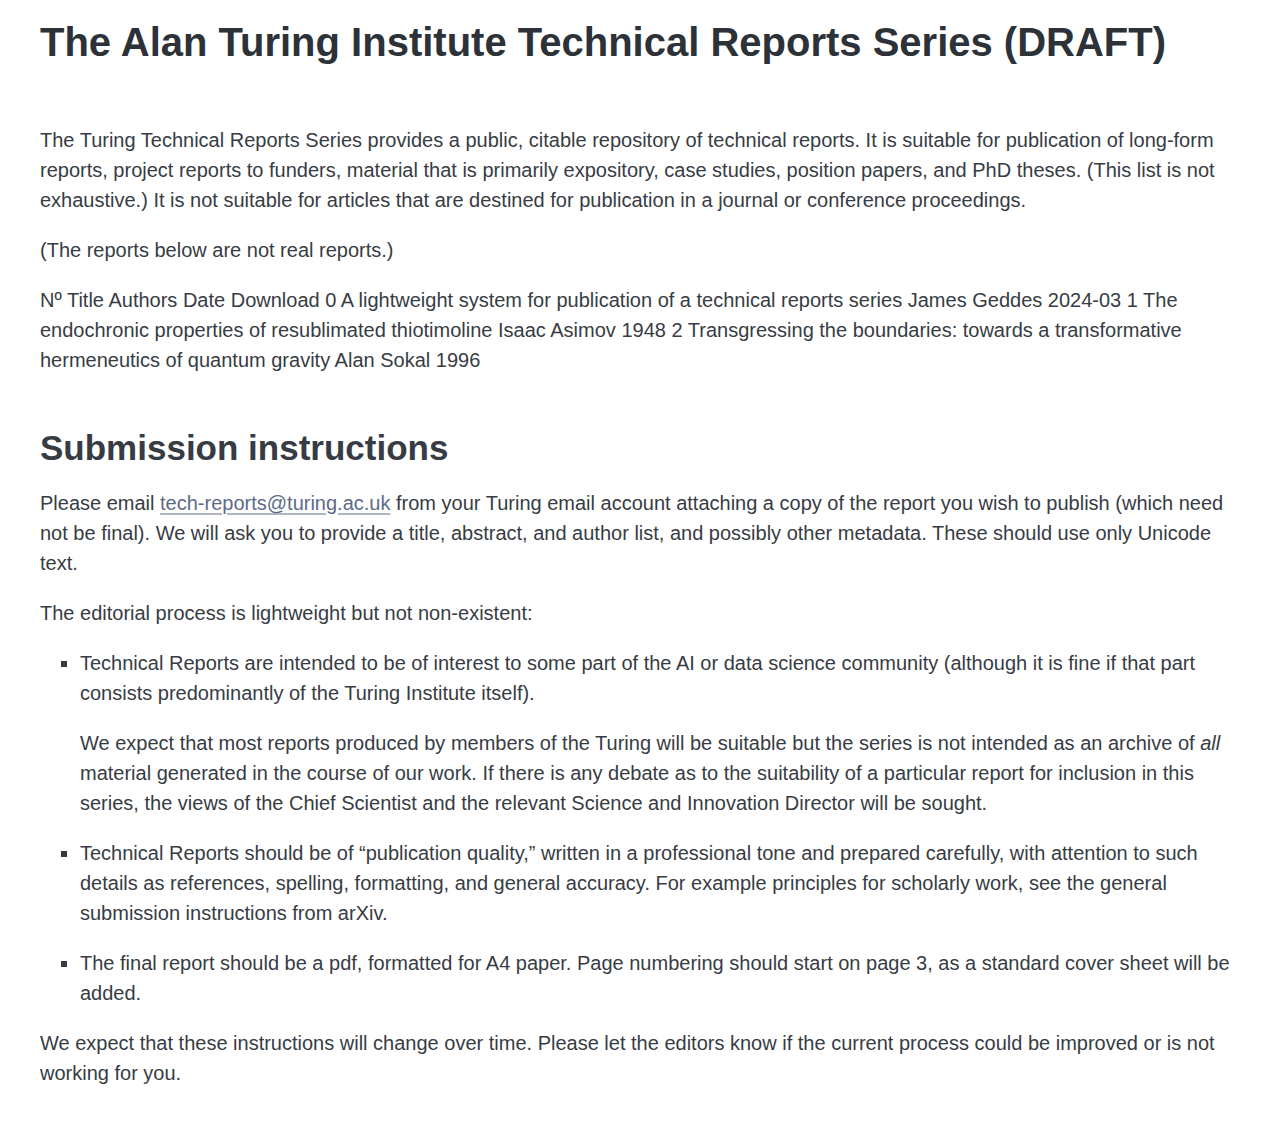
==== docs/index.html @ 99070da9 "Update index.html" ====
<!DOCTYPE html>
<html xmlns="http://www.w3.org/1999/xhtml" lang="" xml:lang="">
<head>
  <meta charset="utf-8" />
  <meta name="generator" content="pandoc" />
  <meta name="viewport" content="width=device-width, initial-scale=1.0, user-scalable=yes" />
  <title>The Alan Turing Institute Technical Reports Series (DRAFT)</title>
  <style>
    code{white-space: pre-wrap;}
    span.smallcaps{font-variant: small-caps;}
    div.columns{display: flex; gap: min(4vw, 1.5em);}
    div.column{flex: auto; overflow-x: auto;}
    div.hanging-indent{margin-left: 1.5em; text-indent: -1.5em;}
    /* The extra [class] is a hack that increases specificity enough to
       override a similar rule in reveal.js */
    ul.task-list[class]{list-style: none;}
    ul.task-list li input[type="checkbox"] {
      font-size: inherit;
      width: 0.8em;
      margin: 0 0.8em 0.2em -1.6em;
      vertical-align: middle;
    }
    .display.math{display: block; text-align: center; margin: 0.5rem auto;}
  </style>
  <link rel="stylesheet" href="pico.classless.slate.css" />
  <link rel="stylesheet" href="tr-style.css" />
</head>
<body>
<header id="title-block-header">
<h1 class="title">The Alan Turing Institute Technical Reports Series
(DRAFT)</h1>
</header>
<main>
<p>The Turing Technical Reports Series provides a public, citable
repository of technical reports. It is suitable for publication of
long-form reports, project reports to funders, material that is
primarily expository, case studies, position papers, and PhD theses.
(This list is not exhaustive.) It is not suitable for articles that are
destined for publication in a journal or conference proceedings.</p>
<p>(The reports below are not real reports.)</p>
<colgroup>
<col style="width: 3%" />
<col style="width: 70%" />
<col style="width: 11%" />
<col style="width: 7%" />
<col style="width: 8%" />
</colgroup>
<thead>
<tr class="header">
<th style="text-align: right;">Nº</th>
<th>Title</th>
<th>Authors</th>
<th style="text-align: right;">Date</th>
<th>Download</th>
</tr>
</thead>
<tbody>
<tr class="odd">
<td style="text-align: right;">0</td>
<td>A lightweight system for publication of a technical reports
series</td>
<td>James Geddes</td>
<td style="text-align: right;">2024-03</td>
<td></td>
</tr>
<tr class="even">
<td style="text-align: right;">1</td>
<td>The endochronic properties of resublimated thiotimoline</td>
<td>Isaac Asimov</td>
<td style="text-align: right;">1948</td>
<td></td>
</tr>
<tr class="odd">
<td style="text-align: right;">2</td>
<td>Transgressing the boundaries: towards a transformative hermeneutics
of quantum gravity</td>
<td>Alan Sokal</td>
<td style="text-align: right;">1996</td>
<td></td>
</tr>
</tbody>
</table>
<h2 id="submission-instructions">Submission instructions</h2>
<p>Please email <a href="mailto:tech-reports@turing.ac.uk"
class="email">tech-reports@turing.ac.uk</a> from your Turing email
account attaching a copy of the report you wish to publish (which need
not be final). We will ask you to provide a title, abstract, and author
list, and possibly other metadata. These should use only Unicode
text.</p>
<p>The editorial process is lightweight but not non-existent:</p>
<ul>
<li><p>Technical Reports are intended to be of interest to some part of
the AI or data science community (although it is fine if that part
consists predominantly of the Turing Institute itself).</p>
<p>We expect that most reports produced by members of the Turing will be
suitable but the series is not intended as an archive of <em>all</em>
material generated in the course of our work. If there is any debate as
to the suitability of a particular report for inclusion in this series,
the views of the Chief Scientist and the relevant Science and Innovation
Director will be sought.</p></li>
<li><p>Technical Reports should be of “publication quality,” written in
a professional tone and prepared carefully, with attention to such
details as references, spelling, formatting, and general accuracy. For
example principles for scholarly work, see the general submission
instructions from arXiv.</p></li>
<li><p>The final report should be a pdf, formatted for A4 paper. Page
numbering should start on page 3, as a standard cover sheet will be
added.</p></li>
</ul>
<p>We expect that these instructions will change over time. Please let
the editors know if the current process could be improved or is not
working for you.</p>
</main>
</body>
</html>
---- docs/pico.classless.slate.css ----
@charset "UTF-8";
/*!
 * Pico CSS ✨ v2.0.6 (https://picocss.com)
 * Copyright 2019-2024 - Licensed under MIT
 */
/**
 * Styles
 */
:root {
  --pico-font-family-emoji: "Apple Color Emoji", "Segoe UI Emoji", "Segoe UI Symbol", "Noto Color Emoji";
  --pico-font-family-sans-serif: system-ui, "Segoe UI", Roboto, Oxygen, Ubuntu, Cantarell, Helvetica, Arial, "Helvetica Neue", sans-serif, var(--pico-font-family-emoji);
  --pico-font-family-monospace: ui-monospace, SFMono-Regular, "SF Mono", Menlo, Consolas, "Liberation Mono", monospace, var(--pico-font-family-emoji);
  --pico-font-family: var(--pico-font-family-sans-serif);
  --pico-line-height: 1.5;
  --pico-font-weight: 400;
  --pico-font-size: 100%;
  --pico-text-underline-offset: 0.1rem;
  --pico-border-radius: 0.25rem;
  --pico-border-width: 0.0625rem;
  --pico-outline-width: 0.125rem;
  --pico-transition: 0.2s ease-in-out;
  --pico-spacing: 1rem;
  --pico-typography-spacing-vertical: 1rem;
  --pico-block-spacing-vertical: var(--pico-spacing);
  --pico-block-spacing-horizontal: var(--pico-spacing);
  --pico-form-element-spacing-vertical: 0.75rem;
  --pico-form-element-spacing-horizontal: 1rem;
  --pico-group-box-shadow: 0 0 0 rgba(0, 0, 0, 0);
  --pico-group-box-shadow-focus-with-button: 0 0 0 var(--pico-outline-width) var(--pico-primary-focus);
  --pico-group-box-shadow-focus-with-input: 0 0 0 0.0625rem var(--pico-form-element-border-color);
  --pico-modal-overlay-backdrop-filter: blur(0.375rem);
  --pico-nav-element-spacing-vertical: 1rem;
  --pico-nav-element-spacing-horizontal: 0.5rem;
  --pico-nav-link-spacing-vertical: 0.5rem;
  --pico-nav-link-spacing-horizontal: 0.5rem;
  --pico-nav-breadcrumb-divider: ">";
  --pico-icon-checkbox: url("data:image/svg+xml,%3Csvg xmlns='http://www.w3.org/2000/svg' width='24' height='24' viewBox='0 0 24 24' fill='none' stroke='rgb(255, 255, 255)' stroke-width='4' stroke-linecap='round' stroke-linejoin='round'%3E%3Cpolyline points='20 6 9 17 4 12'%3E%3C/polyline%3E%3C/svg%3E");
  --pico-icon-minus: url("data:image/svg+xml,%3Csvg xmlns='http://www.w3.org/2000/svg' width='24' height='24' viewBox='0 0 24 24' fill='none' stroke='rgb(255, 255, 255)' stroke-width='4' stroke-linecap='round' stroke-linejoin='round'%3E%3Cline x1='5' y1='12' x2='19' y2='12'%3E%3C/line%3E%3C/svg%3E");
  --pico-icon-chevron: url("data:image/svg+xml,%3Csvg xmlns='http://www.w3.org/2000/svg' width='24' height='24' viewBox='0 0 24 24' fill='none' stroke='rgb(136, 145, 164)' stroke-width='2' stroke-linecap='round' stroke-linejoin='round'%3E%3Cpolyline points='6 9 12 15 18 9'%3E%3C/polyline%3E%3C/svg%3E");
  --pico-icon-date: url("data:image/svg+xml,%3Csvg xmlns='http://www.w3.org/2000/svg' width='24' height='24' viewBox='0 0 24 24' fill='none' stroke='rgb(136, 145, 164)' stroke-width='2' stroke-linecap='round' stroke-linejoin='round'%3E%3Crect x='3' y='4' width='18' height='18' rx='2' ry='2'%3E%3C/rect%3E%3Cline x1='16' y1='2' x2='16' y2='6'%3E%3C/line%3E%3Cline x1='8' y1='2' x2='8' y2='6'%3E%3C/line%3E%3Cline x1='3' y1='10' x2='21' y2='10'%3E%3C/line%3E%3C/svg%3E");
  --pico-icon-time: url("data:image/svg+xml,%3Csvg xmlns='http://www.w3.org/2000/svg' width='24' height='24' viewBox='0 0 24 24' fill='none' stroke='rgb(136, 145, 164)' stroke-width='2' stroke-linecap='round' stroke-linejoin='round'%3E%3Ccircle cx='12' cy='12' r='10'%3E%3C/circle%3E%3Cpolyline points='12 6 12 12 16 14'%3E%3C/polyline%3E%3C/svg%3E");
  --pico-icon-search: url("data:image/svg+xml,%3Csvg xmlns='http://www.w3.org/2000/svg' width='24' height='24' viewBox='0 0 24 24' fill='none' stroke='rgb(136, 145, 164)' stroke-width='1.5' stroke-linecap='round' stroke-linejoin='round'%3E%3Ccircle cx='11' cy='11' r='8'%3E%3C/circle%3E%3Cline x1='21' y1='21' x2='16.65' y2='16.65'%3E%3C/line%3E%3C/svg%3E");
  --pico-icon-close: url("data:image/svg+xml,%3Csvg xmlns='http://www.w3.org/2000/svg' width='24' height='24' viewBox='0 0 24 24' fill='none' stroke='rgb(136, 145, 164)' stroke-width='3' stroke-linecap='round' stroke-linejoin='round'%3E%3Cline x1='18' y1='6' x2='6' y2='18'%3E%3C/line%3E%3Cline x1='6' y1='6' x2='18' y2='18'%3E%3C/line%3E%3C/svg%3E");
  --pico-icon-loading: url("data:image/svg+xml,%3Csvg fill='none' height='24' width='24' viewBox='0 0 24 24' xmlns='http://www.w3.org/2000/svg' %3E%3Cstyle%3E g %7B animation: rotate 2s linear infinite; transform-origin: center center; %7D circle %7B stroke-dasharray: 75,100; stroke-dashoffset: -5; animation: dash 1.5s ease-in-out infinite; stroke-linecap: round; %7D @keyframes rotate %7B 0%25 %7B transform: rotate(0deg); %7D 100%25 %7B transform: rotate(360deg); %7D %7D @keyframes dash %7B 0%25 %7B stroke-dasharray: 1,100; stroke-dashoffset: 0; %7D 50%25 %7B stroke-dasharray: 44.5,100; stroke-dashoffset: -17.5; %7D 100%25 %7B stroke-dasharray: 44.5,100; stroke-dashoffset: -62; %7D %7D %3C/style%3E%3Cg%3E%3Ccircle cx='12' cy='12' r='10' fill='none' stroke='rgb(136, 145, 164)' stroke-width='4' /%3E%3C/g%3E%3C/svg%3E");
}
@media (min-width: 576px) {
  :root {
    --pico-font-size: 106.25%;
  }
}
@media (min-width: 768px) {
  :root {
    --pico-font-size: 112.5%;
  }
}
@media (min-width: 1024px) {
  :root {
    --pico-font-size: 118.75%;
  }
}
@media (min-width: 1280px) {
  :root {
    --pico-font-size: 125%;
  }
}
@media (min-width: 1536px) {
  :root {
    --pico-font-size: 131.25%;
  }
}

a {
  --pico-text-decoration: underline;
}

small {
  --pico-font-size: 0.875em;
}

h1,
h2,
h3,
h4,
h5,
h6 {
  --pico-font-weight: 700;
}

h1 {
  --pico-font-size: 2rem;
  --pico-line-height: 1.125;
  --pico-typography-spacing-top: 3rem;
}

h2 {
  --pico-font-size: 1.75rem;
  --pico-line-height: 1.15;
  --pico-typography-spacing-top: 2.625rem;
}

h3 {
  --pico-font-size: 1.5rem;
  --pico-line-height: 1.175;
  --pico-typography-spacing-top: 2.25rem;
}

h4 {
  --pico-font-size: 1.25rem;
  --pico-line-height: 1.2;
  --pico-typography-spacing-top: 1.874rem;
}

h5 {
  --pico-font-size: 1.125rem;
  --pico-line-height: 1.225;
  --pico-typography-spacing-top: 1.6875rem;
}

h6 {
  --pico-font-size: 1rem;
  --pico-line-height: 1.25;
  --pico-typography-spacing-top: 1.5rem;
}

thead th,
thead td,
tfoot th,
tfoot td {
  --pico-font-weight: 600;
  --pico-border-width: 0.1875rem;
}

pre,
code,
kbd,
samp {
  --pico-font-family: var(--pico-font-family-monospace);
}

kbd {
  --pico-font-weight: bolder;
}

input:not([type=submit],
[type=button],
[type=reset],
[type=checkbox],
[type=radio],
[type=file]),
:where(select, textarea) {
  --pico-outline-width: 0.0625rem;
}

[type=search] {
  --pico-border-radius: 5rem;
}

[type=checkbox],
[type=radio] {
  --pico-border-width: 0.125rem;
}

[type=checkbox][role=switch] {
  --pico-border-width: 0.1875rem;
}

[role=search] {
  --pico-border-radius: 5rem;
}

[role=search] button,
[role=search] [type=submit],
[role=search] [type=button],
[role=search] [role=button],
[role=group] button,
[role=group] [type=submit],
[role=group] [type=button],
[role=group] [role=button] {
  --pico-form-element-spacing-horizontal: 2rem;
}

details summary[role=button]::after {
  filter: brightness(0) invert(1);
}

[aria-busy=true]:not(input, select, textarea):is(button, [type=submit], [type=button], [type=reset], [role=button])::before {
  filter: brightness(0) invert(1);
}

/**
 * Color schemes
 */
[data-theme=light],
:root:not([data-theme=dark]) {
  --pico-background-color: #fff;
  --pico-color: #373c44;
  --pico-text-selection-color: rgba(129, 145, 181, 0.25);
  --pico-muted-color: #646b79;
  --pico-muted-border-color: #e7eaf0;
  --pico-primary: #5d6b89;
  --pico-primary-background: #525f7a;
  --pico-primary-border: var(--pico-primary-background);
  --pico-primary-underline: rgba(93, 107, 137, 0.5);
  --pico-primary-hover: #48536b;
  --pico-primary-hover-background: #48536b;
  --pico-primary-hover-border: var(--pico-primary-hover-background);
  --pico-primary-hover-underline: var(--pico-primary-hover);
  --pico-primary-focus: rgba(129, 145, 181, 0.5);
  --pico-primary-inverse: #fff;
  --pico-secondary: #5d6b89;
  --pico-secondary-background: #525f7a;
  --pico-secondary-border: var(--pico-secondary-background);
  --pico-secondary-underline: rgba(93, 107, 137, 0.5);
  --pico-secondary-hover: #48536b;
  --pico-secondary-hover-background: #48536b;
  --pico-secondary-hover-border: var(--pico-secondary-hover-background);
  --pico-secondary-hover-underline: var(--pico-secondary-hover);
  --pico-secondary-focus: rgba(93, 107, 137, 0.25);
  --pico-secondary-inverse: #fff;
  --pico-contrast: #181c25;
  --pico-contrast-background: #181c25;
  --pico-contrast-border: var(--pico-contrast-background);
  --pico-contrast-underline: rgba(24, 28, 37, 0.5);
  --pico-contrast-hover: #000;
  --pico-contrast-hover-background: #000;
  --pico-contrast-hover-border: var(--pico-contrast-hover-background);
  --pico-contrast-hover-underline: var(--pico-secondary-hover);
  --pico-contrast-focus: rgba(93, 107, 137, 0.25);
  --pico-contrast-inverse: #fff;
  --pico-box-shadow: 0.0145rem 0.029rem 0.174rem rgba(129, 145, 181, 0.01698), 0.0335rem 0.067rem 0.402rem rgba(129, 145, 181, 0.024), 0.0625rem 0.125rem 0.75rem rgba(129, 145, 181, 0.03), 0.1125rem 0.225rem 1.35rem rgba(129, 145, 181, 0.036), 0.2085rem 0.417rem 2.502rem rgba(129, 145, 181, 0.04302), 0.5rem 1rem 6rem rgba(129, 145, 181, 0.06), 0 0 0 0.0625rem rgba(129, 145, 181, 0.015);
  --pico-h1-color: #2d3138;
  --pico-h2-color: #373c44;
  --pico-h3-color: #424751;
  --pico-h4-color: #4d535e;
  --pico-h5-color: #5c6370;
  --pico-h6-color: #646b79;
  --pico-mark-background-color: #fde7c0;
  --pico-mark-color: #0f1114;
  --pico-ins-color: #1d6a54;
  --pico-del-color: #883935;
  --pico-blockquote-border-color: var(--pico-muted-border-color);
  --pico-blockquote-footer-color: var(--pico-muted-color);
  --pico-button-box-shadow: 0 0 0 rgba(0, 0, 0, 0);
  --pico-button-hover-box-shadow: 0 0 0 rgba(0, 0, 0, 0);
  --pico-table-border-color: var(--pico-muted-border-color);
  --pico-table-row-stripped-background-color: rgba(111, 120, 135, 0.0375);
  --pico-code-background-color: #f3f5f7;
  --pico-code-color: #646b79;
  --pico-code-kbd-background-color: var(--pico-color);
  --pico-code-kbd-color: var(--pico-background-color);
  --pico-form-element-background-color: #fbfcfc;
  --pico-form-element-selected-background-color: #dfe3eb;
  --pico-form-element-border-color: #cfd5e2;
  --pico-form-element-color: #23262c;
  --pico-form-element-placeholder-color: var(--pico-muted-color);
  --pico-form-element-active-background-color: #fff;
  --pico-form-element-active-border-color: var(--pico-primary-border);
  --pico-form-element-focus-color: var(--pico-primary-border);
  --pico-form-element-disabled-opacity: 0.5;
  --pico-form-element-invalid-border-color: #b86a6b;
  --pico-form-element-invalid-active-border-color: #c84f48;
  --pico-form-element-invalid-focus-color: var(--pico-form-element-invalid-active-border-color);
  --pico-form-element-valid-border-color: #4c9b8a;
  --pico-form-element-valid-active-border-color: #279977;
  --pico-form-element-valid-focus-color: var(--pico-form-element-valid-active-border-color);
  --pico-switch-background-color: #bfc7d9;
  --pico-switch-checked-background-color: var(--pico-primary-background);
  --pico-switch-color: #fff;
  --pico-switch-thumb-box-shadow: 0 0 0 rgba(0, 0, 0, 0);
  --pico-range-border-color: #dfe3eb;
  --pico-range-active-border-color: #bfc7d9;
  --pico-range-thumb-border-color: var(--pico-background-color);
  --pico-range-thumb-color: var(--pico-secondary-background);
  --pico-range-thumb-active-color: var(--pico-primary-background);
  --pico-accordion-border-color: var(--pico-muted-border-color);
  --pico-accordion-active-summary-color: var(--pico-primary-hover);
  --pico-accordion-close-summary-color: var(--pico-color);
  --pico-accordion-open-summary-color: var(--pico-muted-color);
  --pico-card-background-color: var(--pico-background-color);
  --pico-card-border-color: var(--pico-muted-border-color);
  --pico-card-box-shadow: var(--pico-box-shadow);
  --pico-card-sectioning-background-color: #fbfcfc;
  --pico-loading-spinner-opacity: 0.5;
  --pico-modal-overlay-background-color: rgba(232, 234, 237, 0.75);
  --pico-progress-background-color: #dfe3eb;
  --pico-progress-color: var(--pico-primary-background);
  --pico-tooltip-background-color: var(--pico-contrast-background);
  --pico-tooltip-color: var(--pico-contrast-inverse);
  --pico-icon-valid: url("data:image/svg+xml,%3Csvg xmlns='http://www.w3.org/2000/svg' width='24' height='24' viewBox='0 0 24 24' fill='none' stroke='rgb(76, 155, 138)' stroke-width='2' stroke-linecap='round' stroke-linejoin='round'%3E%3Cpolyline points='20 6 9 17 4 12'%3E%3C/polyline%3E%3C/svg%3E");
  --pico-icon-invalid: url("data:image/svg+xml,%3Csvg xmlns='http://www.w3.org/2000/svg' width='24' height='24' viewBox='0 0 24 24' fill='none' stroke='rgb(200, 79, 72)' stroke-width='2' stroke-linecap='round' stroke-linejoin='round'%3E%3Ccircle cx='12' cy='12' r='10'%3E%3C/circle%3E%3Cline x1='12' y1='8' x2='12' y2='12'%3E%3C/line%3E%3Cline x1='12' y1='16' x2='12.01' y2='16'%3E%3C/line%3E%3C/svg%3E");
  color-scheme: light;
}
[data-theme=light] input:is([type=submit],
[type=button],
[type=reset],
[type=checkbox],
[type=radio],
[type=file]),
:root:not([data-theme=dark]) input:is([type=submit],
[type=button],
[type=reset],
[type=checkbox],
[type=radio],
[type=file]) {
  --pico-form-element-focus-color: var(--pico-primary-focus);
}

@media only screen and (prefers-color-scheme: dark) {
  :root:not([data-theme]) {
    --pico-background-color: #13171f;
    --pico-color: #c2c7d0;
    --pico-text-selection-color: rgba(144, 158, 190, 0.1875);
    --pico-muted-color: #7b8495;
    --pico-muted-border-color: #202632;
    --pico-primary: #909ebe;
    --pico-primary-background: #525f7a;
    --pico-primary-border: var(--pico-primary-background);
    --pico-primary-underline: rgba(144, 158, 190, 0.5);
    --pico-primary-hover: #b0b9d0;
    --pico-primary-hover-background: #5d6b89;
    --pico-primary-hover-border: var(--pico-primary-hover-background);
    --pico-primary-hover-underline: var(--pico-primary-hover);
    --pico-primary-focus: rgba(144, 158, 190, 0.375);
    --pico-primary-inverse: #fff;
    --pico-secondary: #969eaf;
    --pico-secondary-background: #525f7a;
    --pico-secondary-border: var(--pico-secondary-background);
    --pico-secondary-underline: rgba(150, 158, 175, 0.5);
    --pico-secondary-hover: #b3b9c5;
    --pico-secondary-hover-background: #5d6b89;
    --pico-secondary-hover-border: var(--pico-secondary-hover-background);
    --pico-secondary-hover-underline: var(--pico-secondary-hover);
    --pico-secondary-focus: rgba(144, 158, 190, 0.25);
    --pico-secondary-inverse: #fff;
    --pico-contrast: #dfe3eb;
    --pico-contrast-background: #eff1f4;
    --pico-contrast-border: var(--pico-contrast-background);
    --pico-contrast-underline: rgba(223, 227, 235, 0.5);
    --pico-contrast-hover: #fff;
    --pico-contrast-hover-background: #fff;
    --pico-contrast-hover-border: var(--pico-contrast-hover-background);
    --pico-contrast-hover-underline: var(--pico-contrast-hover);
    --pico-contrast-focus: rgba(207, 213, 226, 0.25);
    --pico-contrast-inverse: #000;
    --pico-box-shadow: 0.0145rem 0.029rem 0.174rem rgba(7, 9, 12, 0.01698), 0.0335rem 0.067rem 0.402rem rgba(7, 9, 12, 0.024), 0.0625rem 0.125rem 0.75rem rgba(7, 9, 12, 0.03), 0.1125rem 0.225rem 1.35rem rgba(7, 9, 12, 0.036), 0.2085rem 0.417rem 2.502rem rgba(7, 9, 12, 0.04302), 0.5rem 1rem 6rem rgba(7, 9, 12, 0.06), 0 0 0 0.0625rem rgba(7, 9, 12, 0.015);
    --pico-h1-color: #f0f1f3;
    --pico-h2-color: #e0e3e7;
    --pico-h3-color: #c2c7d0;
    --pico-h4-color: #b3b9c5;
    --pico-h5-color: #a4acba;
    --pico-h6-color: #8891a4;
    --pico-mark-background-color: #014063;
    --pico-mark-color: #fff;
    --pico-ins-color: #62af9a;
    --pico-del-color: #ce7e7b;
    --pico-blockquote-border-color: var(--pico-muted-border-color);
    --pico-blockquote-footer-color: var(--pico-muted-color);
    --pico-button-box-shadow: 0 0 0 rgba(0, 0, 0, 0);
    --pico-button-hover-box-shadow: 0 0 0 rgba(0, 0, 0, 0);
    --pico-table-border-color: var(--pico-muted-border-color);
    --pico-table-row-stripped-background-color: rgba(111, 120, 135, 0.0375);
    --pico-code-background-color: #1a1f28;
    --pico-code-color: #8891a4;
    --pico-code-kbd-background-color: var(--pico-color);
    --pico-code-kbd-color: var(--pico-background-color);
    --pico-form-element-background-color: #1c212c;
    --pico-form-element-selected-background-color: #2a3140;
    --pico-form-element-border-color: #2a3140;
    --pico-form-element-color: #e0e3e7;
    --pico-form-element-placeholder-color: #8891a4;
    --pico-form-element-active-background-color: #1a1f28;
    --pico-form-element-active-border-color: var(--pico-primary-border);
    --pico-form-element-focus-color: var(--pico-primary-border);
    --pico-form-element-disabled-opacity: 0.5;
    --pico-form-element-invalid-border-color: #964a50;
    --pico-form-element-invalid-active-border-color: #b7403b;
    --pico-form-element-invalid-focus-color: var(--pico-form-element-invalid-active-border-color);
    --pico-form-element-valid-border-color: #2a7b6f;
    --pico-form-element-valid-active-border-color: #16896a;
    --pico-form-element-valid-focus-color: var(--pico-form-element-valid-active-border-color);
    --pico-switch-background-color: #333c4e;
    --pico-switch-checked-background-color: var(--pico-primary-background);
    --pico-switch-color: #fff;
    --pico-switch-thumb-box-shadow: 0 0 0 rgba(0, 0, 0, 0);
    --pico-range-border-color: #202632;
    --pico-range-active-border-color: #2a3140;
    --pico-range-thumb-border-color: var(--pico-background-color);
    --pico-range-thumb-color: var(--pico-secondary-background);
    --pico-range-thumb-active-color: var(--pico-primary-background);
    --pico-accordion-border-color: var(--pico-muted-border-color);
    --pico-accordion-active-summary-color: var(--pico-primary-hover);
    --pico-accordion-close-summary-color: var(--pico-color);
    --pico-accordion-open-summary-color: var(--pico-muted-color);
    --pico-card-background-color: #181c25;
    --pico-card-border-color: var(--pico-card-background-color);
    --pico-card-box-shadow: var(--pico-box-shadow);
    --pico-card-sectioning-background-color: #1a1f28;
    --pico-loading-spinner-opacity: 0.5;
    --pico-modal-overlay-background-color: rgba(8, 9, 10, 0.75);
    --pico-progress-background-color: #202632;
    --pico-progress-color: var(--pico-primary-background);
    --pico-tooltip-background-color: var(--pico-contrast-background);
    --pico-tooltip-color: var(--pico-contrast-inverse);
    --pico-icon-valid: url("data:image/svg+xml,%3Csvg xmlns='http://www.w3.org/2000/svg' width='24' height='24' viewBox='0 0 24 24' fill='none' stroke='rgb(42, 123, 111)' stroke-width='2' stroke-linecap='round' stroke-linejoin='round'%3E%3Cpolyline points='20 6 9 17 4 12'%3E%3C/polyline%3E%3C/svg%3E");
    --pico-icon-invalid: url("data:image/svg+xml,%3Csvg xmlns='http://www.w3.org/2000/svg' width='24' height='24' viewBox='0 0 24 24' fill='none' stroke='rgb(150, 74, 80)' stroke-width='2' stroke-linecap='round' stroke-linejoin='round'%3E%3Ccircle cx='12' cy='12' r='10'%3E%3C/circle%3E%3Cline x1='12' y1='8' x2='12' y2='12'%3E%3C/line%3E%3Cline x1='12' y1='16' x2='12.01' y2='16'%3E%3C/line%3E%3C/svg%3E");
    color-scheme: dark;
  }
  :root:not([data-theme]) input:is([type=submit],
  [type=button],
  [type=reset],
  [type=checkbox],
  [type=radio],
  [type=file]) {
    --pico-form-element-focus-color: var(--pico-primary-focus);
  }
}
[data-theme=dark] {
  --pico-background-color: #13171f;
  --pico-color: #c2c7d0;
  --pico-text-selection-color: rgba(144, 158, 190, 0.1875);
  --pico-muted-color: #7b8495;
  --pico-muted-border-color: #202632;
  --pico-primary: #909ebe;
  --pico-primary-background: #525f7a;
  --pico-primary-border: var(--pico-primary-background);
  --pico-primary-underline: rgba(144, 158, 190, 0.5);
  --pico-primary-hover: #b0b9d0;
  --pico-primary-hover-background: #5d6b89;
  --pico-primary-hover-border: var(--pico-primary-hover-background);
  --pico-primary-hover-underline: var(--pico-primary-hover);
  --pico-primary-focus: rgba(144, 158, 190, 0.375);
  --pico-primary-inverse: #fff;
  --pico-secondary: #969eaf;
  --pico-secondary-background: #525f7a;
  --pico-secondary-border: var(--pico-secondary-background);
  --pico-secondary-underline: rgba(150, 158, 175, 0.5);
  --pico-secondary-hover: #b3b9c5;
  --pico-secondary-hover-background: #5d6b89;
  --pico-secondary-hover-border: var(--pico-secondary-hover-background);
  --pico-secondary-hover-underline: var(--pico-secondary-hover);
  --pico-secondary-focus: rgba(144, 158, 190, 0.25);
  --pico-secondary-inverse: #fff;
  --pico-contrast: #dfe3eb;
  --pico-contrast-background: #eff1f4;
  --pico-contrast-border: var(--pico-contrast-background);
  --pico-contrast-underline: rgba(223, 227, 235, 0.5);
  --pico-contrast-hover: #fff;
  --pico-contrast-hover-background: #fff;
  --pico-contrast-hover-border: var(--pico-contrast-hover-background);
  --pico-contrast-hover-underline: var(--pico-contrast-hover);
  --pico-contrast-focus: rgba(207, 213, 226, 0.25);
  --pico-contrast-inverse: #000;
  --pico-box-shadow: 0.0145rem 0.029rem 0.174rem rgba(7, 9, 12, 0.01698), 0.0335rem 0.067rem 0.402rem rgba(7, 9, 12, 0.024), 0.0625rem 0.125rem 0.75rem rgba(7, 9, 12, 0.03), 0.1125rem 0.225rem 1.35rem rgba(7, 9, 12, 0.036), 0.2085rem 0.417rem 2.502rem rgba(7, 9, 12, 0.04302), 0.5rem 1rem 6rem rgba(7, 9, 12, 0.06), 0 0 0 0.0625rem rgba(7, 9, 12, 0.015);
  --pico-h1-color: #f0f1f3;
  --pico-h2-color: #e0e3e7;
  --pico-h3-color: #c2c7d0;
  --pico-h4-color: #b3b9c5;
  --pico-h5-color: #a4acba;
  --pico-h6-color: #8891a4;
  --pico-mark-background-color: #014063;
  --pico-mark-color: #fff;
  --pico-ins-color: #62af9a;
  --pico-del-color: #ce7e7b;
  --pico-blockquote-border-color: var(--pico-muted-border-color);
  --pico-blockquote-footer-color: var(--pico-muted-color);
  --pico-button-box-shadow: 0 0 0 rgba(0, 0, 0, 0);
  --pico-button-hover-box-shadow: 0 0 0 rgba(0, 0, 0, 0);
  --pico-table-border-color: var(--pico-muted-border-color);
  --pico-table-row-stripped-background-color: rgba(111, 120, 135, 0.0375);
  --pico-code-background-color: #1a1f28;
  --pico-code-color: #8891a4;
  --pico-code-kbd-background-color: var(--pico-color);
  --pico-code-kbd-color: var(--pico-background-color);
  --pico-form-element-background-color: #1c212c;
  --pico-form-element-selected-background-color: #2a3140;
  --pico-form-element-border-color: #2a3140;
  --pico-form-element-color: #e0e3e7;
  --pico-form-element-placeholder-color: #8891a4;
  --pico-form-element-active-background-color: #1a1f28;
  --pico-form-element-active-border-color: var(--pico-primary-border);
  --pico-form-element-focus-color: var(--pico-primary-border);
  --pico-form-element-disabled-opacity: 0.5;
  --pico-form-element-invalid-border-color: #964a50;
  --pico-form-element-invalid-active-border-color: #b7403b;
  --pico-form-element-invalid-focus-color: var(--pico-form-element-invalid-active-border-color);
  --pico-form-element-valid-border-color: #2a7b6f;
  --pico-form-element-valid-active-border-color: #16896a;
  --pico-form-element-valid-focus-color: var(--pico-form-element-valid-active-border-color);
  --pico-switch-background-color: #333c4e;
  --pico-switch-checked-background-color: var(--pico-primary-background);
  --pico-switch-color: #fff;
  --pico-switch-thumb-box-shadow: 0 0 0 rgba(0, 0, 0, 0);
  --pico-range-border-color: #202632;
  --pico-range-active-border-color: #2a3140;
  --pico-range-thumb-border-color: var(--pico-background-color);
  --pico-range-thumb-color: var(--pico-secondary-background);
  --pico-range-thumb-active-color: var(--pico-primary-background);
  --pico-accordion-border-color: var(--pico-muted-border-color);
  --pico-accordion-active-summary-color: var(--pico-primary-hover);
  --pico-accordion-close-summary-color: var(--pico-color);
  --pico-accordion-open-summary-color: var(--pico-muted-color);
  --pico-card-background-color: #181c25;
  --pico-card-border-color: var(--pico-card-background-color);
  --pico-card-box-shadow: var(--pico-box-shadow);
  --pico-card-sectioning-background-color: #1a1f28;
  --pico-loading-spinner-opacity: 0.5;
  --pico-modal-overlay-background-color: rgba(8, 9, 10, 0.75);
  --pico-progress-background-color: #202632;
  --pico-progress-color: var(--pico-primary-background);
  --pico-tooltip-background-color: var(--pico-contrast-background);
  --pico-tooltip-color: var(--pico-contrast-inverse);
  --pico-icon-valid: url("data:image/svg+xml,%3Csvg xmlns='http://www.w3.org/2000/svg' width='24' height='24' viewBox='0 0 24 24' fill='none' stroke='rgb(42, 123, 111)' stroke-width='2' stroke-linecap='round' stroke-linejoin='round'%3E%3Cpolyline points='20 6 9 17 4 12'%3E%3C/polyline%3E%3C/svg%3E");
  --pico-icon-invalid: url("data:image/svg+xml,%3Csvg xmlns='http://www.w3.org/2000/svg' width='24' height='24' viewBox='0 0 24 24' fill='none' stroke='rgb(150, 74, 80)' stroke-width='2' stroke-linecap='round' stroke-linejoin='round'%3E%3Ccircle cx='12' cy='12' r='10'%3E%3C/circle%3E%3Cline x1='12' y1='8' x2='12' y2='12'%3E%3C/line%3E%3Cline x1='12' y1='16' x2='12.01' y2='16'%3E%3C/line%3E%3C/svg%3E");
  color-scheme: dark;
}
[data-theme=dark] input:is([type=submit],
[type=button],
[type=reset],
[type=checkbox],
[type=radio],
[type=file]) {
  --pico-form-element-focus-color: var(--pico-primary-focus);
}

progress,
[type=checkbox],
[type=radio],
[type=range] {
  accent-color: var(--pico-primary);
}

/**
 * Document
 * Content-box & Responsive typography
 */
*,
*::before,
*::after {
  box-sizing: border-box;
  background-repeat: no-repeat;
}

::before,
::after {
  text-decoration: inherit;
  vertical-align: inherit;
}

:where(:root) {
  -webkit-tap-highlight-color: transparent;
  -webkit-text-size-adjust: 100%;
  -moz-text-size-adjust: 100%;
  text-size-adjust: 100%;
  background-color: var(--pico-background-color);
  color: var(--pico-color);
  font-weight: var(--pico-font-weight);
  font-size: var(--pico-font-size);
  line-height: var(--pico-line-height);
  font-family: var(--pico-font-family);
  text-underline-offset: var(--pico-text-underline-offset);
  text-rendering: optimizeLegibility;
  overflow-wrap: break-word;
  -moz-tab-size: 4;
  -o-tab-size: 4;
  tab-size: 4;
}

/**
 * Landmarks
 */
body {
  width: 100%;
  margin: 0;
}

main {
  display: block;
}

body > header,
body > main,
body > footer {
  width: 100%;
  margin-right: auto;
  margin-left: auto;
  padding: var(--pico-block-spacing-vertical) var(--pico-block-spacing-horizontal);
}
@media (min-width: 576px) {
  body > header,
  body > main,
  body > footer {
    max-width: 510px;
    padding-right: 0;
    padding-left: 0;
  }
}
@media (min-width: 768px) {
  body > header,
  body > main,
  body > footer {
    max-width: 700px;
  }
}
@media (min-width: 1024px) {
  body > header,
  body > main,
  body > footer {
    max-width: 950px;
  }
}
@media (min-width: 1280px) {
  body > header,
  body > main,
  body > footer {
    max-width: 1200px;
  }
}
@media (min-width: 1536px) {
  body > header,
  body > main,
  body > footer {
    max-width: 1450px;
  }
}

/**
 * Section
 */
section {
  margin-bottom: var(--pico-block-spacing-vertical);
}

/**
 * Typography
 */
b,
strong {
  font-weight: bolder;
}

sub,
sup {
  position: relative;
  font-size: 0.75em;
  line-height: 0;
  vertical-align: baseline;
}

sub {
  bottom: -0.25em;
}

sup {
  top: -0.5em;
}

address,
blockquote,
dl,
ol,
p,
pre,
table,
ul {
  margin-top: 0;
  margin-bottom: var(--pico-typography-spacing-vertical);
  color: var(--pico-color);
  font-style: normal;
  font-weight: var(--pico-font-weight);
}

h1,
h2,
h3,
h4,
h5,
h6 {
  margin-top: 0;
  margin-bottom: var(--pico-typography-spacing-vertical);
  color: var(--pico-color);
  font-weight: var(--pico-font-weight);
  font-size: var(--pico-font-size);
  line-height: var(--pico-line-height);
  font-family: var(--pico-font-family);
}

h1 {
  --pico-color: var(--pico-h1-color);
}

h2 {
  --pico-color: var(--pico-h2-color);
}

h3 {
  --pico-color: var(--pico-h3-color);
}

h4 {
  --pico-color: var(--pico-h4-color);
}

h5 {
  --pico-color: var(--pico-h5-color);
}

h6 {
  --pico-color: var(--pico-h6-color);
}

:where(article, address, blockquote, dl, figure, form, ol, p, pre, table, ul) ~ :is(h1, h2, h3, h4, h5, h6) {
  margin-top: var(--pico-typography-spacing-top);
}

p {
  margin-bottom: var(--pico-typography-spacing-vertical);
}

hgroup {
  margin-bottom: var(--pico-typography-spacing-vertical);
}
hgroup > * {
  margin-top: 0;
  margin-bottom: 0;
}
hgroup > *:not(:first-child):last-child {
  --pico-color: var(--pico-muted-color);
  --pico-font-weight: unset;
  font-size: 1rem;
}

:where(ol, ul) li {
  margin-bottom: calc(var(--pico-typography-spacing-vertical) * 0.25);
}

:where(dl, ol, ul) :where(dl, ol, ul) {
  margin: 0;
  margin-top: calc(var(--pico-typography-spacing-vertical) * 0.25);
}

ul li {
  list-style: square;
}

mark {
  padding: 0.125rem 0.25rem;
  background-color: var(--pico-mark-background-color);
  color: var(--pico-mark-color);
  vertical-align: baseline;
}

blockquote {
  display: block;
  margin: var(--pico-typography-spacing-vertical) 0;
  padding: var(--pico-spacing);
  border-right: none;
  border-left: 0.25rem solid var(--pico-blockquote-border-color);
  border-inline-start: 0.25rem solid var(--pico-blockquote-border-color);
  border-inline-end: none;
}
blockquote footer {
  margin-top: calc(var(--pico-typography-spacing-vertical) * 0.5);
  color: var(--pico-blockquote-footer-color);
}

abbr[title] {
  border-bottom: 1px dotted;
  text-decoration: none;
  cursor: help;
}

ins {
  color: var(--pico-ins-color);
  text-decoration: none;
}

del {
  color: var(--pico-del-color);
}

::-moz-selection {
  background-color: var(--pico-text-selection-color);
}

::selection {
  background-color: var(--pico-text-selection-color);
}

/**
 * Link
 */
:where(a:not([role=button])),
[role=link] {
  --pico-color: var(--pico-primary);
  --pico-background-color: transparent;
  --pico-underline: var(--pico-primary-underline);
  outline: none;
  background-color: var(--pico-background-color);
  color: var(--pico-color);
  -webkit-text-decoration: var(--pico-text-decoration);
  text-decoration: var(--pico-text-decoration);
  text-decoration-color: var(--pico-underline);
  text-underline-offset: 0.125em;
  transition: background-color var(--pico-transition), color var(--pico-transition), box-shadow var(--pico-transition), -webkit-text-decoration var(--pico-transition);
  transition: background-color var(--pico-transition), color var(--pico-transition), text-decoration var(--pico-transition), box-shadow var(--pico-transition);
  transition: background-color var(--pico-transition), color var(--pico-transition), text-decoration var(--pico-transition), box-shadow var(--pico-transition), -webkit-text-decoration var(--pico-transition);
}
:where(a:not([role=button])):is([aria-current]:not([aria-current=false]), :hover, :active, :focus),
[role=link]:is([aria-current]:not([aria-current=false]), :hover, :active, :focus) {
  --pico-color: var(--pico-primary-hover);
  --pico-underline: var(--pico-primary-hover-underline);
  --pico-text-decoration: underline;
}
:where(a:not([role=button])):focus-visible,
[role=link]:focus-visible {
  box-shadow: 0 0 0 var(--pico-outline-width) var(--pico-primary-focus);
}

a[role=button] {
  display: inline-block;
}

/**
 * Button
 */
button {
  margin: 0;
  overflow: visible;
  font-family: inherit;
  text-transform: none;
}

button,
[type=submit],
[type=reset],
[type=button] {
  -webkit-appearance: button;
}

button,
[type=submit],
[type=reset],
[type=button],
[type=file]::file-selector-button,
[role=button] {
  --pico-background-color: var(--pico-primary-background);
  --pico-border-color: var(--pico-primary-border);
  --pico-color: var(--pico-primary-inverse);
  --pico-box-shadow: var(--pico-button-box-shadow, 0 0 0 rgba(0, 0, 0, 0));
  padding: var(--pico-form-element-spacing-vertical) var(--pico-form-element-spacing-horizontal);
  border: var(--pico-border-width) solid var(--pico-border-color);
  border-radius: var(--pico-border-radius);
  outline: none;
  background-color: var(--pico-background-color);
  box-shadow: var(--pico-box-shadow);
  color: var(--pico-color);
  font-weight: var(--pico-font-weight);
  font-size: 1rem;
  line-height: var(--pico-line-height);
  text-align: center;
  text-decoration: none;
  cursor: pointer;
  -webkit-user-select: none;
  -moz-user-select: none;
  user-select: none;
  transition: background-color var(--pico-transition), border-color var(--pico-transition), color var(--pico-transition), box-shadow var(--pico-transition);
}
button:is([aria-current]:not([aria-current=false])), button:is(:hover, :active, :focus),
[type=submit]:is([aria-current]:not([aria-current=false])),
[type=submit]:is(:hover, :active, :focus),
[type=reset]:is([aria-current]:not([aria-current=false])),
[type=reset]:is(:hover, :active, :focus),
[type=button]:is([aria-current]:not([aria-current=false])),
[type=button]:is(:hover, :active, :focus),
[type=file]::file-selector-button:is([aria-current]:not([aria-current=false])),
[type=file]::file-selector-button:is(:hover, :active, :focus),
[role=button]:is([aria-current]:not([aria-current=false])),
[role=button]:is(:hover, :active, :focus) {
  --pico-background-color: var(--pico-primary-hover-background);
  --pico-border-color: var(--pico-primary-hover-border);
  --pico-box-shadow: var(--pico-button-hover-box-shadow, 0 0 0 rgba(0, 0, 0, 0));
  --pico-color: var(--pico-primary-inverse);
}
button:focus, button:is([aria-current]:not([aria-current=false])):focus,
[type=submit]:focus,
[type=submit]:is([aria-current]:not([aria-current=false])):focus,
[type=reset]:focus,
[type=reset]:is([aria-current]:not([aria-current=false])):focus,
[type=button]:focus,
[type=button]:is([aria-current]:not([aria-current=false])):focus,
[type=file]::file-selector-button:focus,
[type=file]::file-selector-button:is([aria-current]:not([aria-current=false])):focus,
[role=button]:focus,
[role=button]:is([aria-current]:not([aria-current=false])):focus {
  --pico-box-shadow: var(--pico-button-hover-box-shadow, 0 0 0 rgba(0, 0, 0, 0)), 0 0 0 var(--pico-outline-width) var(--pico-primary-focus);
}

[type=submit],
[type=reset],
[type=button] {
  margin-bottom: var(--pico-spacing);
}

[type=reset],
[type=file]::file-selector-button {
  --pico-background-color: var(--pico-secondary-background);
  --pico-border-color: var(--pico-secondary-border);
  --pico-color: var(--pico-secondary-inverse);
  cursor: pointer;
}
[type=reset]:is([aria-current]:not([aria-current=false]), :hover, :active, :focus),
[type=file]::file-selector-button:is([aria-current]:not([aria-current=false]), :hover, :active, :focus) {
  --pico-background-color: var(--pico-secondary-hover-background);
  --pico-border-color: var(--pico-secondary-hover-border);
  --pico-color: var(--pico-secondary-inverse);
}
[type=reset]:focus,
[type=file]::file-selector-button:focus {
  --pico-box-shadow: var(--pico-button-hover-box-shadow, 0 0 0 rgba(0, 0, 0, 0)), 0 0 0 var(--pico-outline-width) var(--pico-secondary-focus);
}

:where(button, [type=submit], [type=reset], [type=button], [role=button])[disabled],
:where(fieldset[disabled]) :is(button, [type=submit], [type=button], [type=reset], [role=button]) {
  opacity: 0.5;
  pointer-events: none;
}

/**
 * Table
 */
:where(table) {
  width: 100%;
  border-collapse: collapse;
  border-spacing: 0;
  text-indent: 0;
}

th,
td {
  padding: calc(var(--pico-spacing) / 2) var(--pico-spacing);
  border-bottom: var(--pico-border-width) solid var(--pico-table-border-color);
  background-color: var(--pico-background-color);
  color: var(--pico-color);
  font-weight: var(--pico-font-weight);
  text-align: left;
  text-align: start;
}

tfoot th,
tfoot td {
  border-top: var(--pico-border-width) solid var(--pico-table-border-color);
  border-bottom: 0;
}

table.striped tbody tr:nth-child(odd) th,
table.striped tbody tr:nth-child(odd) td {
  background-color: var(--pico-table-row-stripped-background-color);
}

/**
 * Embedded content
 */
:where(audio, canvas, iframe, img, svg, video) {
  vertical-align: middle;
}

audio,
video {
  display: inline-block;
}

audio:not([controls]) {
  display: none;
  height: 0;
}

:where(iframe) {
  border-style: none;
}

img {
  max-width: 100%;
  height: auto;
  border-style: none;
}

:where(svg:not([fill])) {
  fill: currentColor;
}

svg:not(:root) {
  overflow: hidden;
}

/**
 * Code
 */
pre,
code,
kbd,
samp {
  font-size: 0.875em;
  font-family: var(--pico-font-family);
}

pre code {
  font-size: inherit;
  font-family: inherit;
}

pre {
  -ms-overflow-style: scrollbar;
  overflow: auto;
}

pre,
code,
kbd {
  border-radius: var(--pico-border-radius);
  background: var(--pico-code-background-color);
  color: var(--pico-code-color);
  font-weight: var(--pico-font-weight);
  line-height: initial;
}

code,
kbd {
  display: inline-block;
  padding: 0.375rem;
}

pre {
  display: block;
  margin-bottom: var(--pico-spacing);
  overflow-x: auto;
}
pre > code {
  display: block;
  padding: var(--pico-spacing);
  background: none;
  line-height: var(--pico-line-height);
}

kbd {
  background-color: var(--pico-code-kbd-background-color);
  color: var(--pico-code-kbd-color);
  vertical-align: baseline;
}

/**
 * Figure
 */
figure {
  display: block;
  margin: 0;
  padding: 0;
}
figure figcaption {
  padding: calc(var(--pico-spacing) * 0.5) 0;
  color: var(--pico-muted-color);
}

/**
 * Miscs
 */
hr {
  height: 0;
  margin: var(--pico-typography-spacing-vertical) 0;
  border: 0;
  border-top: 1px solid var(--pico-muted-border-color);
  color: inherit;
}

[hidden],
template {
  display: none !important;
}

canvas {
  display: inline-block;
}

/**
 * Basics form elements
 */
input,
optgroup,
select,
textarea {
  margin: 0;
  font-size: 1rem;
  line-height: var(--pico-line-height);
  font-family: inherit;
  letter-spacing: inherit;
}

input {
  overflow: visible;
}

select {
  text-transform: none;
}

legend {
  max-width: 100%;
  padding: 0;
  color: inherit;
  white-space: normal;
}

textarea {
  overflow: auto;
}

[type=checkbox],
[type=radio] {
  padding: 0;
}

::-webkit-inner-spin-button,
::-webkit-outer-spin-button {
  height: auto;
}

[type=search] {
  -webkit-appearance: textfield;
  outline-offset: -2px;
}

[type=search]::-webkit-search-decoration {
  -webkit-appearance: none;
}

::-webkit-file-upload-button {
  -webkit-appearance: button;
  font: inherit;
}

::-moz-focus-inner {
  padding: 0;
  border-style: none;
}

:-moz-focusring {
  outline: none;
}

:-moz-ui-invalid {
  box-shadow: none;
}

::-ms-expand {
  display: none;
}

[type=file],
[type=range] {
  padding: 0;
  border-width: 0;
}

input:not([type=checkbox], [type=radio], [type=range]) {
  height: calc(1rem * var(--pico-line-height) + var(--pico-form-element-spacing-vertical) * 2 + var(--pico-border-width) * 2);
}

fieldset {
  width: 100%;
  margin: 0;
  margin-bottom: var(--pico-spacing);
  padding: 0;
  border: 0;
}

label,
fieldset legend {
  display: block;
  margin-bottom: calc(var(--pico-spacing) * 0.375);
  color: var(--pico-color);
  font-weight: var(--pico-form-label-font-weight, var(--pico-font-weight));
}

fieldset legend {
  margin-bottom: calc(var(--pico-spacing) * 0.5);
}

input:not([type=checkbox], [type=radio]),
button[type=submit],
select,
textarea {
  width: 100%;
}

input:not([type=checkbox], [type=radio], [type=range], [type=file]),
select,
textarea {
  -webkit-appearance: none;
  -moz-appearance: none;
  appearance: none;
  padding: var(--pico-form-element-spacing-vertical) var(--pico-form-element-spacing-horizontal);
}

input,
select,
textarea {
  --pico-background-color: var(--pico-form-element-background-color);
  --pico-border-color: var(--pico-form-element-border-color);
  --pico-color: var(--pico-form-element-color);
  --pico-box-shadow: none;
  border: var(--pico-border-width) solid var(--pico-border-color);
  border-radius: var(--pico-border-radius);
  outline: none;
  background-color: var(--pico-background-color);
  box-shadow: var(--pico-box-shadow);
  color: var(--pico-color);
  font-weight: var(--pico-font-weight);
  transition: background-color var(--pico-transition), border-color var(--pico-transition), color var(--pico-transition), box-shadow var(--pico-transition);
}

input:not([type=submit],
[type=button],
[type=reset],
[type=checkbox],
[type=radio],
[readonly]):is(:active, :focus),
:where(select, textarea):not([readonly]):is(:active, :focus) {
  --pico-background-color: var(--pico-form-element-active-background-color);
}

input:not([type=submit], [type=button], [type=reset], [role=switch], [readonly]):is(:active, :focus),
:where(select, textarea):not([readonly]):is(:active, :focus) {
  --pico-border-color: var(--pico-form-element-active-border-color);
}

input:not([type=submit],
[type=button],
[type=reset],
[type=range],
[type=file],
[readonly]):focus,
:where(select, textarea):not([readonly]):focus {
  --pico-box-shadow: 0 0 0 var(--pico-outline-width) var(--pico-form-element-focus-color);
}

input:not([type=submit], [type=button], [type=reset])[disabled],
select[disabled],
textarea[disabled],
label[aria-disabled=true],
:where(fieldset[disabled]) :is(input:not([type=submit], [type=button], [type=reset]), select, textarea) {
  opacity: var(--pico-form-element-disabled-opacity);
  pointer-events: none;
}

label[aria-disabled=true] input[disabled] {
  opacity: 1;
}

:where(input, select, textarea):not([type=checkbox],
[type=radio],
[type=date],
[type=datetime-local],
[type=month],
[type=time],
[type=week],
[type=range])[aria-invalid] {
  padding-right: calc(var(--pico-form-element-spacing-horizontal) + 1.5rem) !important;
  padding-left: var(--pico-form-element-spacing-horizontal);
  padding-inline-start: var(--pico-form-element-spacing-horizontal) !important;
  padding-inline-end: calc(var(--pico-form-element-spacing-horizontal) + 1.5rem) !important;
  background-position: center right 0.75rem;
  background-size: 1rem auto;
  background-repeat: no-repeat;
}
:where(input, select, textarea):not([type=checkbox],
[type=radio],
[type=date],
[type=datetime-local],
[type=month],
[type=time],
[type=week],
[type=range])[aria-invalid=false]:not(select) {
  background-image: var(--pico-icon-valid);
}
:where(input, select, textarea):not([type=checkbox],
[type=radio],
[type=date],
[type=datetime-local],
[type=month],
[type=time],
[type=week],
[type=range])[aria-invalid=true]:not(select) {
  background-image: var(--pico-icon-invalid);
}
:where(input, select, textarea)[aria-invalid=false] {
  --pico-border-color: var(--pico-form-element-valid-border-color);
}
:where(input, select, textarea)[aria-invalid=false]:is(:active, :focus) {
  --pico-border-color: var(--pico-form-element-valid-active-border-color) !important;
}
:where(input, select, textarea)[aria-invalid=false]:is(:active, :focus):not([type=checkbox], [type=radio]) {
  --pico-box-shadow: 0 0 0 var(--pico-outline-width) var(--pico-form-element-valid-focus-color) !important;
}
:where(input, select, textarea)[aria-invalid=true] {
  --pico-border-color: var(--pico-form-element-invalid-border-color);
}
:where(input, select, textarea)[aria-invalid=true]:is(:active, :focus) {
  --pico-border-color: var(--pico-form-element-invalid-active-border-color) !important;
}
:where(input, select, textarea)[aria-invalid=true]:is(:active, :focus):not([type=checkbox], [type=radio]) {
  --pico-box-shadow: 0 0 0 var(--pico-outline-width) var(--pico-form-element-invalid-focus-color) !important;
}

[dir=rtl] :where(input, select, textarea):not([type=checkbox], [type=radio]):is([aria-invalid], [aria-invalid=true], [aria-invalid=false]) {
  background-position: center left 0.75rem;
}

input::placeholder,
input::-webkit-input-placeholder,
textarea::placeholder,
textarea::-webkit-input-placeholder,
select:invalid {
  color: var(--pico-form-element-placeholder-color);
  opacity: 1;
}

input:not([type=checkbox], [type=radio]),
select,
textarea {
  margin-bottom: var(--pico-spacing);
}

select::-ms-expand {
  border: 0;
  background-color: transparent;
}
select:not([multiple], [size]) {
  padding-right: calc(var(--pico-form-element-spacing-horizontal) + 1.5rem);
  padding-left: var(--pico-form-element-spacing-horizontal);
  padding-inline-start: var(--pico-form-element-spacing-horizontal);
  padding-inline-end: calc(var(--pico-form-element-spacing-horizontal) + 1.5rem);
  background-image: var(--pico-icon-chevron);
  background-position: center right 0.75rem;
  background-size: 1rem auto;
  background-repeat: no-repeat;
}
select[multiple] option:checked {
  background: var(--pico-form-element-selected-background-color);
  color: var(--pico-form-element-color);
}

[dir=rtl] select:not([multiple], [size]) {
  background-position: center left 0.75rem;
}

textarea {
  display: block;
  resize: vertical;
}
textarea[aria-invalid] {
  --pico-icon-height: calc(1rem * var(--pico-line-height) + var(--pico-form-element-spacing-vertical) * 2 + var(--pico-border-width) * 2);
  background-position: top right 0.75rem !important;
  background-size: 1rem var(--pico-icon-height) !important;
}

:where(input, select, textarea, fieldset) + small {
  display: block;
  width: 100%;
  margin-top: calc(var(--pico-spacing) * -0.75);
  margin-bottom: var(--pico-spacing);
  color: var(--pico-muted-color);
}
:where(input, select, textarea, fieldset)[aria-invalid=false] + small {
  color: var(--pico-ins-color);
}
:where(input, select, textarea, fieldset)[aria-invalid=true] + small {
  color: var(--pico-del-color);
}

label > :where(input, select, textarea) {
  margin-top: calc(var(--pico-spacing) * 0.25);
}

/**
 * Checkboxes, Radios and Switches
 */
label:has([type=checkbox], [type=radio]) {
  width: -moz-fit-content;
  width: fit-content;
  cursor: pointer;
}

[type=checkbox],
[type=radio] {
  -webkit-appearance: none;
  -moz-appearance: none;
  appearance: none;
  width: 1.25em;
  height: 1.25em;
  margin-top: -0.125em;
  margin-inline-end: 0.5em;
  border-width: var(--pico-border-width);
  vertical-align: middle;
  cursor: pointer;
}
[type=checkbox]::-ms-check,
[type=radio]::-ms-check {
  display: none;
}
[type=checkbox]:checked, [type=checkbox]:checked:active, [type=checkbox]:checked:focus,
[type=radio]:checked,
[type=radio]:checked:active,
[type=radio]:checked:focus {
  --pico-background-color: var(--pico-primary-background);
  --pico-border-color: var(--pico-primary-border);
  background-image: var(--pico-icon-checkbox);
  background-position: center;
  background-size: 0.75em auto;
  background-repeat: no-repeat;
}
[type=checkbox] ~ label,
[type=radio] ~ label {
  display: inline-block;
  margin-bottom: 0;
  cursor: pointer;
}
[type=checkbox] ~ label:not(:last-of-type),
[type=radio] ~ label:not(:last-of-type) {
  margin-inline-end: 1em;
}

[type=checkbox]:indeterminate {
  --pico-background-color: var(--pico-primary-background);
  --pico-border-color: var(--pico-primary-border);
  background-image: var(--pico-icon-minus);
  background-position: center;
  background-size: 0.75em auto;
  background-repeat: no-repeat;
}

[type=radio] {
  border-radius: 50%;
}
[type=radio]:checked, [type=radio]:checked:active, [type=radio]:checked:focus {
  --pico-background-color: var(--pico-primary-inverse);
  border-width: 0.35em;
  background-image: none;
}

[type=checkbox][role=switch] {
  --pico-background-color: var(--pico-switch-background-color);
  --pico-color: var(--pico-switch-color);
  width: 2.25em;
  height: 1.25em;
  border: var(--pico-border-width) solid var(--pico-border-color);
  border-radius: 1.25em;
  background-color: var(--pico-background-color);
  line-height: 1.25em;
}
[type=checkbox][role=switch]:not([aria-invalid]) {
  --pico-border-color: var(--pico-switch-background-color);
}
[type=checkbox][role=switch]:before {
  display: block;
  aspect-ratio: 1;
  height: 100%;
  border-radius: 50%;
  background-color: var(--pico-color);
  box-shadow: var(--pico-switch-thumb-box-shadow);
  content: "";
  transition: margin 0.1s ease-in-out;
}
[type=checkbox][role=switch]:focus {
  --pico-background-color: var(--pico-switch-background-color);
  --pico-border-color: var(--pico-switch-background-color);
}
[type=checkbox][role=switch]:checked {
  --pico-background-color: var(--pico-switch-checked-background-color);
  --pico-border-color: var(--pico-switch-checked-background-color);
  background-image: none;
}
[type=checkbox][role=switch]:checked::before {
  margin-inline-start: calc(2.25em - 1.25em);
}
[type=checkbox][role=switch][disabled] {
  --pico-background-color: var(--pico-border-color);
}

[type=checkbox][aria-invalid=false]:checked, [type=checkbox][aria-invalid=false]:checked:active, [type=checkbox][aria-invalid=false]:checked:focus,
[type=checkbox][role=switch][aria-invalid=false]:checked,
[type=checkbox][role=switch][aria-invalid=false]:checked:active,
[type=checkbox][role=switch][aria-invalid=false]:checked:focus {
  --pico-background-color: var(--pico-form-element-valid-border-color);
}
[type=checkbox]:checked[aria-invalid=true], [type=checkbox]:checked:active[aria-invalid=true], [type=checkbox]:checked:focus[aria-invalid=true],
[type=checkbox][role=switch]:checked[aria-invalid=true],
[type=checkbox][role=switch]:checked:active[aria-invalid=true],
[type=checkbox][role=switch]:checked:focus[aria-invalid=true] {
  --pico-background-color: var(--pico-form-element-invalid-border-color);
}

[type=checkbox][aria-invalid=false]:checked, [type=checkbox][aria-invalid=false]:checked:active, [type=checkbox][aria-invalid=false]:checked:focus,
[type=radio][aria-invalid=false]:checked,
[type=radio][aria-invalid=false]:checked:active,
[type=radio][aria-invalid=false]:checked:focus,
[type=checkbox][role=switch][aria-invalid=false]:checked,
[type=checkbox][role=switch][aria-invalid=false]:checked:active,
[type=checkbox][role=switch][aria-invalid=false]:checked:focus {
  --pico-border-color: var(--pico-form-element-valid-border-color);
}
[type=checkbox]:checked[aria-invalid=true], [type=checkbox]:checked:active[aria-invalid=true], [type=checkbox]:checked:focus[aria-invalid=true],
[type=radio]:checked[aria-invalid=true],
[type=radio]:checked:active[aria-invalid=true],
[type=radio]:checked:focus[aria-invalid=true],
[type=checkbox][role=switch]:checked[aria-invalid=true],
[type=checkbox][role=switch]:checked:active[aria-invalid=true],
[type=checkbox][role=switch]:checked:focus[aria-invalid=true] {
  --pico-border-color: var(--pico-form-element-invalid-border-color);
}

/**
 * Input type color
 */
[type=color]::-webkit-color-swatch-wrapper {
  padding: 0;
}
[type=color]::-moz-focus-inner {
  padding: 0;
}
[type=color]::-webkit-color-swatch {
  border: 0;
  border-radius: calc(var(--pico-border-radius) * 0.5);
}
[type=color]::-moz-color-swatch {
  border: 0;
  border-radius: calc(var(--pico-border-radius) * 0.5);
}

/**
 * Input type datetime
 */
input:not([type=checkbox], [type=radio], [type=range], [type=file]):is([type=date], [type=datetime-local], [type=month], [type=time], [type=week]) {
  --pico-icon-position: 0.75rem;
  --pico-icon-width: 1rem;
  padding-right: calc(var(--pico-icon-width) + var(--pico-icon-position));
  background-image: var(--pico-icon-date);
  background-position: center right var(--pico-icon-position);
  background-size: var(--pico-icon-width) auto;
  background-repeat: no-repeat;
}
input:not([type=checkbox], [type=radio], [type=range], [type=file])[type=time] {
  background-image: var(--pico-icon-time);
}

[type=date]::-webkit-calendar-picker-indicator,
[type=datetime-local]::-webkit-calendar-picker-indicator,
[type=month]::-webkit-calendar-picker-indicator,
[type=time]::-webkit-calendar-picker-indicator,
[type=week]::-webkit-calendar-picker-indicator {
  width: var(--pico-icon-width);
  margin-right: calc(var(--pico-icon-width) * -1);
  margin-left: var(--pico-icon-position);
  opacity: 0;
}

@-moz-document url-prefix() {
  [type=date],
  [type=datetime-local],
  [type=month],
  [type=time],
  [type=week] {
    padding-right: var(--pico-form-element-spacing-horizontal) !important;
    background-image: none !important;
  }
}
[dir=rtl] :is([type=date], [type=datetime-local], [type=month], [type=time], [type=week]) {
  text-align: right;
}

/**
 * Input type file
 */
[type=file] {
  --pico-color: var(--pico-muted-color);
  margin-left: calc(var(--pico-outline-width) * -1);
  padding: calc(var(--pico-form-element-spacing-vertical) * 0.5) 0;
  padding-left: var(--pico-outline-width);
  border: 0;
  border-radius: 0;
  background: none;
}
[type=file]::file-selector-button {
  margin-right: calc(var(--pico-spacing) / 2);
  padding: calc(var(--pico-form-element-spacing-vertical) * 0.5) var(--pico-form-element-spacing-horizontal);
}
[type=file]:is(:hover, :active, :focus)::file-selector-button {
  --pico-background-color: var(--pico-secondary-hover-background);
  --pico-border-color: var(--pico-secondary-hover-border);
}
[type=file]:focus::file-selector-button {
  --pico-box-shadow: var(--pico-button-hover-box-shadow, 0 0 0 rgba(0, 0, 0, 0)), 0 0 0 var(--pico-outline-width) var(--pico-secondary-focus);
}

/**
 * Input type range
 */
[type=range] {
  -webkit-appearance: none;
  -moz-appearance: none;
  appearance: none;
  width: 100%;
  height: 1.25rem;
  background: none;
}
[type=range]::-webkit-slider-runnable-track {
  width: 100%;
  height: 0.375rem;
  border-radius: var(--pico-border-radius);
  background-color: var(--pico-range-border-color);
  -webkit-transition: background-color var(--pico-transition), box-shadow var(--pico-transition);
  transition: background-color var(--pico-transition), box-shadow var(--pico-transition);
}
[type=range]::-moz-range-track {
  width: 100%;
  height: 0.375rem;
  border-radius: var(--pico-border-radius);
  background-color: var(--pico-range-border-color);
  -moz-transition: background-color var(--pico-transition), box-shadow var(--pico-transition);
  transition: background-color var(--pico-transition), box-shadow var(--pico-transition);
}
[type=range]::-ms-track {
  width: 100%;
  height: 0.375rem;
  border-radius: var(--pico-border-radius);
  background-color: var(--pico-range-border-color);
  -ms-transition: background-color var(--pico-transition), box-shadow var(--pico-transition);
  transition: background-color var(--pico-transition), box-shadow var(--pico-transition);
}
[type=range]::-webkit-slider-thumb {
  -webkit-appearance: none;
  width: 1.25rem;
  height: 1.25rem;
  margin-top: -0.4375rem;
  border: 2px solid var(--pico-range-thumb-border-color);
  border-radius: 50%;
  background-color: var(--pico-range-thumb-color);
  cursor: pointer;
  -webkit-transition: background-color var(--pico-transition), transform var(--pico-transition);
  transition: background-color var(--pico-transition), transform var(--pico-transition);
}
[type=range]::-moz-range-thumb {
  -webkit-appearance: none;
  width: 1.25rem;
  height: 1.25rem;
  margin-top: -0.4375rem;
  border: 2px solid var(--pico-range-thumb-border-color);
  border-radius: 50%;
  background-color: var(--pico-range-thumb-color);
  cursor: pointer;
  -moz-transition: background-color var(--pico-transition), transform var(--pico-transition);
  transition: background-color var(--pico-transition), transform var(--pico-transition);
}
[type=range]::-ms-thumb {
  -webkit-appearance: none;
  width: 1.25rem;
  height: 1.25rem;
  margin-top: -0.4375rem;
  border: 2px solid var(--pico-range-thumb-border-color);
  border-radius: 50%;
  background-color: var(--pico-range-thumb-color);
  cursor: pointer;
  -ms-transition: background-color var(--pico-transition), transform var(--pico-transition);
  transition: background-color var(--pico-transition), transform var(--pico-transition);
}
[type=range]:active, [type=range]:focus-within {
  --pico-range-border-color: var(--pico-range-active-border-color);
  --pico-range-thumb-color: var(--pico-range-thumb-active-color);
}
[type=range]:active::-webkit-slider-thumb {
  transform: scale(1.25);
}
[type=range]:active::-moz-range-thumb {
  transform: scale(1.25);
}
[type=range]:active::-ms-thumb {
  transform: scale(1.25);
}

/**
 * Input type search
 */
input:not([type=checkbox], [type=radio], [type=range], [type=file])[type=search] {
  padding-inline-start: calc(var(--pico-form-element-spacing-horizontal) + 1.75rem);
  background-image: var(--pico-icon-search);
  background-position: center left calc(var(--pico-form-element-spacing-horizontal) + 0.125rem);
  background-size: 1rem auto;
  background-repeat: no-repeat;
}
input:not([type=checkbox], [type=radio], [type=range], [type=file])[type=search][aria-invalid] {
  padding-inline-start: calc(var(--pico-form-element-spacing-horizontal) + 1.75rem) !important;
  background-position: center left 1.125rem, center right 0.75rem;
}
input:not([type=checkbox], [type=radio], [type=range], [type=file])[type=search][aria-invalid=false] {
  background-image: var(--pico-icon-search), var(--pico-icon-valid);
}
input:not([type=checkbox], [type=radio], [type=range], [type=file])[type=search][aria-invalid=true] {
  background-image: var(--pico-icon-search), var(--pico-icon-invalid);
}

[dir=rtl] :where(input):not([type=checkbox], [type=radio], [type=range], [type=file])[type=search] {
  background-position: center right 1.125rem;
}
[dir=rtl] :where(input):not([type=checkbox], [type=radio], [type=range], [type=file])[type=search][aria-invalid] {
  background-position: center right 1.125rem, center left 0.75rem;
}

/**
 * Accordion (<details>)
 */
details {
  display: block;
  margin-bottom: var(--pico-spacing);
}
details summary {
  line-height: 1rem;
  list-style-type: none;
  cursor: pointer;
  transition: color var(--pico-transition);
}
details summary:not([role]) {
  color: var(--pico-accordion-close-summary-color);
}
details summary::-webkit-details-marker {
  display: none;
}
details summary::marker {
  display: none;
}
details summary::-moz-list-bullet {
  list-style-type: none;
}
details summary::after {
  display: block;
  width: 1rem;
  height: 1rem;
  margin-inline-start: calc(var(--pico-spacing, 1rem) * 0.5);
  float: right;
  transform: rotate(-90deg);
  background-image: var(--pico-icon-chevron);
  background-position: right center;
  background-size: 1rem auto;
  background-repeat: no-repeat;
  content: "";
  transition: transform var(--pico-transition);
}
details summary:focus {
  outline: none;
}
details summary:focus:not([role]) {
  color: var(--pico-accordion-active-summary-color);
}
details summary:focus-visible:not([role]) {
  outline: var(--pico-outline-width) solid var(--pico-primary-focus);
  outline-offset: calc(var(--pico-spacing, 1rem) * 0.5);
  color: var(--pico-primary);
}
details summary[role=button] {
  width: 100%;
  text-align: left;
}
details summary[role=button]::after {
  height: calc(1rem * var(--pico-line-height, 1.5));
}
details[open] > summary {
  margin-bottom: var(--pico-spacing);
}
details[open] > summary:not([role]):not(:focus) {
  color: var(--pico-accordion-open-summary-color);
}
details[open] > summary::after {
  transform: rotate(0);
}

[dir=rtl] details summary {
  text-align: right;
}
[dir=rtl] details summary::after {
  float: left;
  background-position: left center;
}

/**
 * Card (<article>)
 */
article {
  margin-bottom: var(--pico-block-spacing-vertical);
  padding: var(--pico-block-spacing-vertical) var(--pico-block-spacing-horizontal);
  border-radius: var(--pico-border-radius);
  background: var(--pico-card-background-color);
  box-shadow: var(--pico-card-box-shadow);
}
article > header,
article > footer {
  margin-right: calc(var(--pico-block-spacing-horizontal) * -1);
  margin-left: calc(var(--pico-block-spacing-horizontal) * -1);
  padding: calc(var(--pico-block-spacing-vertical) * 0.66) var(--pico-block-spacing-horizontal);
  background-color: var(--pico-card-sectioning-background-color);
}
article > header {
  margin-top: calc(var(--pico-block-spacing-vertical) * -1);
  margin-bottom: var(--pico-block-spacing-vertical);
  border-bottom: var(--pico-border-width) solid var(--pico-card-border-color);
  border-top-right-radius: var(--pico-border-radius);
  border-top-left-radius: var(--pico-border-radius);
}
article > footer {
  margin-top: var(--pico-block-spacing-vertical);
  margin-bottom: calc(var(--pico-block-spacing-vertical) * -1);
  border-top: var(--pico-border-width) solid var(--pico-card-border-color);
  border-bottom-right-radius: var(--pico-border-radius);
  border-bottom-left-radius: var(--pico-border-radius);
}

/**
 * Group ([role="group"], [role="search"])
 */
[role=search],
[role=group] {
  display: inline-flex;
  position: relative;
  width: 100%;
  margin-bottom: var(--pico-spacing);
  border-radius: var(--pico-border-radius);
  box-shadow: var(--pico-group-box-shadow, 0 0 0 rgba(0, 0, 0, 0));
  vertical-align: middle;
  transition: box-shadow var(--pico-transition);
}
[role=search] > *,
[role=search] input:not([type=checkbox], [type=radio]),
[role=search] select,
[role=group] > *,
[role=group] input:not([type=checkbox], [type=radio]),
[role=group] select {
  position: relative;
  flex: 1 1 auto;
  margin-bottom: 0;
}
[role=search] > *:not(:first-child),
[role=search] input:not([type=checkbox], [type=radio]):not(:first-child),
[role=search] select:not(:first-child),
[role=group] > *:not(:first-child),
[role=group] input:not([type=checkbox], [type=radio]):not(:first-child),
[role=group] select:not(:first-child) {
  margin-left: 0;
  border-top-left-radius: 0;
  border-bottom-left-radius: 0;
}
[role=search] > *:not(:last-child),
[role=search] input:not([type=checkbox], [type=radio]):not(:last-child),
[role=search] select:not(:last-child),
[role=group] > *:not(:last-child),
[role=group] input:not([type=checkbox], [type=radio]):not(:last-child),
[role=group] select:not(:last-child) {
  border-top-right-radius: 0;
  border-bottom-right-radius: 0;
}
[role=search] > *:focus,
[role=search] input:not([type=checkbox], [type=radio]):focus,
[role=search] select:focus,
[role=group] > *:focus,
[role=group] input:not([type=checkbox], [type=radio]):focus,
[role=group] select:focus {
  z-index: 2;
}
[role=search] button:not(:first-child),
[role=search] [type=submit]:not(:first-child),
[role=search] [type=reset]:not(:first-child),
[role=search] [type=button]:not(:first-child),
[role=search] [role=button]:not(:first-child),
[role=search] input:not([type=checkbox], [type=radio]):not(:first-child),
[role=search] select:not(:first-child),
[role=group] button:not(:first-child),
[role=group] [type=submit]:not(:first-child),
[role=group] [type=reset]:not(:first-child),
[role=group] [type=button]:not(:first-child),
[role=group] [role=button]:not(:first-child),
[role=group] input:not([type=checkbox], [type=radio]):not(:first-child),
[role=group] select:not(:first-child) {
  margin-left: calc(var(--pico-border-width) * -1);
}
[role=search] button,
[role=search] [type=submit],
[role=search] [type=reset],
[role=search] [type=button],
[role=search] [role=button],
[role=group] button,
[role=group] [type=submit],
[role=group] [type=reset],
[role=group] [type=button],
[role=group] [role=button] {
  width: auto;
}
@supports selector(:has(*)) {
  [role=search]:has(button:focus, [type=submit]:focus, [type=button]:focus, [role=button]:focus),
  [role=group]:has(button:focus, [type=submit]:focus, [type=button]:focus, [role=button]:focus) {
    --pico-group-box-shadow: var(--pico-group-box-shadow-focus-with-button);
  }
  [role=search]:has(button:focus, [type=submit]:focus, [type=button]:focus, [role=button]:focus) input:not([type=checkbox], [type=radio]),
  [role=search]:has(button:focus, [type=submit]:focus, [type=button]:focus, [role=button]:focus) select,
  [role=group]:has(button:focus, [type=submit]:focus, [type=button]:focus, [role=button]:focus) input:not([type=checkbox], [type=radio]),
  [role=group]:has(button:focus, [type=submit]:focus, [type=button]:focus, [role=button]:focus) select {
    border-color: transparent;
  }
  [role=search]:has(input:not([type=submit], [type=button]):focus, select:focus),
  [role=group]:has(input:not([type=submit], [type=button]):focus, select:focus) {
    --pico-group-box-shadow: var(--pico-group-box-shadow-focus-with-input);
  }
  [role=search]:has(input:not([type=submit], [type=button]):focus, select:focus) button,
  [role=search]:has(input:not([type=submit], [type=button]):focus, select:focus) [type=submit],
  [role=search]:has(input:not([type=submit], [type=button]):focus, select:focus) [type=button],
  [role=search]:has(input:not([type=submit], [type=button]):focus, select:focus) [role=button],
  [role=group]:has(input:not([type=submit], [type=button]):focus, select:focus) button,
  [role=group]:has(input:not([type=submit], [type=button]):focus, select:focus) [type=submit],
  [role=group]:has(input:not([type=submit], [type=button]):focus, select:focus) [type=button],
  [role=group]:has(input:not([type=submit], [type=button]):focus, select:focus) [role=button] {
    --pico-button-box-shadow: 0 0 0 var(--pico-border-width) var(--pico-primary-border);
    --pico-button-hover-box-shadow: 0 0 0 var(--pico-border-width) var(--pico-primary-hover-border);
  }
  [role=search] button:focus,
  [role=search] [type=submit]:focus,
  [role=search] [type=reset]:focus,
  [role=search] [type=button]:focus,
  [role=search] [role=button]:focus,
  [role=group] button:focus,
  [role=group] [type=submit]:focus,
  [role=group] [type=reset]:focus,
  [role=group] [type=button]:focus,
  [role=group] [role=button]:focus {
    box-shadow: none;
  }
}

[role=search] > *:first-child {
  border-top-left-radius: 5rem;
  border-bottom-left-radius: 5rem;
}
[role=search] > *:last-child {
  border-top-right-radius: 5rem;
  border-bottom-right-radius: 5rem;
}

/**
 * Loading ([aria-busy=true])
 */
[aria-busy=true]:not(input, select, textarea, html) {
  white-space: nowrap;
}
[aria-busy=true]:not(input, select, textarea, html)::before {
  display: inline-block;
  width: 1em;
  height: 1em;
  background-image: var(--pico-icon-loading);
  background-size: 1em auto;
  background-repeat: no-repeat;
  content: "";
  vertical-align: -0.125em;
}
[aria-busy=true]:not(input, select, textarea, html):not(:empty)::before {
  margin-inline-end: calc(var(--pico-spacing) * 0.5);
}
[aria-busy=true]:not(input, select, textarea, html):empty {
  text-align: center;
}

button[aria-busy=true],
[type=submit][aria-busy=true],
[type=button][aria-busy=true],
[type=reset][aria-busy=true],
[role=button][aria-busy=true],
a[aria-busy=true] {
  pointer-events: none;
}

/**
 * Modal (<dialog>)
 */
:root {
  --pico-scrollbar-width: 0px;
}

dialog {
  display: flex;
  z-index: 999;
  position: fixed;
  top: 0;
  right: 0;
  bottom: 0;
  left: 0;
  align-items: center;
  justify-content: center;
  width: inherit;
  min-width: 100%;
  height: inherit;
  min-height: 100%;
  padding: 0;
  border: 0;
  -webkit-backdrop-filter: var(--pico-modal-overlay-backdrop-filter);
  backdrop-filter: var(--pico-modal-overlay-backdrop-filter);
  background-color: var(--pico-modal-overlay-background-color);
  color: var(--pico-color);
}
dialog article {
  width: 100%;
  max-height: calc(100vh - var(--pico-spacing) * 2);
  margin: var(--pico-spacing);
  overflow: auto;
}
@media (min-width: 576px) {
  dialog article {
    max-width: 510px;
  }
}
@media (min-width: 768px) {
  dialog article {
    max-width: 700px;
  }
}
dialog article > header > * {
  margin-bottom: 0;
}
dialog article > header :is(a, button)[rel=prev] {
  margin: 0;
  margin-left: var(--pico-spacing);
  padding: 0;
  float: right;
}
dialog article > footer {
  text-align: right;
}
dialog article > footer button,
dialog article > footer [role=button] {
  margin-bottom: 0;
}
dialog article > footer button:not(:first-of-type),
dialog article > footer [role=button]:not(:first-of-type) {
  margin-left: calc(var(--pico-spacing) * 0.5);
}
dialog article :is(a, button)[rel=prev] {
  display: block;
  width: 1rem;
  height: 1rem;
  margin-top: calc(var(--pico-spacing) * -1);
  margin-bottom: var(--pico-spacing);
  margin-left: auto;
  border: none;
  background-image: var(--pico-icon-close);
  background-position: center;
  background-size: auto 1rem;
  background-repeat: no-repeat;
  background-color: transparent;
  opacity: 0.5;
  transition: opacity var(--pico-transition);
}
dialog article :is(a, button)[rel=prev]:is([aria-current]:not([aria-current=false]), :hover, :active, :focus) {
  opacity: 1;
}
dialog:not([open]), dialog[open=false] {
  display: none;
}

/**
 * Nav
 */
:where(nav li)::before {
  float: left;
  content: "​";
}

nav,
nav ul {
  display: flex;
}

nav {
  justify-content: space-between;
  overflow: visible;
}
nav ol,
nav ul {
  align-items: center;
  margin-bottom: 0;
  padding: 0;
  list-style: none;
}
nav ol:first-of-type,
nav ul:first-of-type {
  margin-left: calc(var(--pico-nav-element-spacing-horizontal) * -1);
}
nav ol:last-of-type,
nav ul:last-of-type {
  margin-right: calc(var(--pico-nav-element-spacing-horizontal) * -1);
}
nav li {
  display: inline-block;
  margin: 0;
  padding: var(--pico-nav-element-spacing-vertical) var(--pico-nav-element-spacing-horizontal);
}
nav li :where(a, [role=link]) {
  display: inline-block;
  margin: calc(var(--pico-nav-link-spacing-vertical) * -1) calc(var(--pico-nav-link-spacing-horizontal) * -1);
  padding: var(--pico-nav-link-spacing-vertical) var(--pico-nav-link-spacing-horizontal);
  border-radius: var(--pico-border-radius);
}
nav li :where(a, [role=link]):not(:hover) {
  text-decoration: none;
}
nav li button,
nav li [role=button],
nav li [type=button],
nav li input:not([type=checkbox], [type=radio], [type=range], [type=file]),
nav li select {
  height: auto;
  margin-right: inherit;
  margin-bottom: 0;
  margin-left: inherit;
  padding: calc(var(--pico-nav-link-spacing-vertical) - var(--pico-border-width) * 2) var(--pico-nav-link-spacing-horizontal);
}
nav[aria-label=breadcrumb] {
  align-items: center;
  justify-content: start;
}
nav[aria-label=breadcrumb] ul li:not(:first-child) {
  margin-inline-start: var(--pico-nav-link-spacing-horizontal);
}
nav[aria-label=breadcrumb] ul li a {
  margin: calc(var(--pico-nav-link-spacing-vertical) * -1) 0;
  margin-inline-start: calc(var(--pico-nav-link-spacing-horizontal) * -1);
}
nav[aria-label=breadcrumb] ul li:not(:last-child)::after {
  display: inline-block;
  position: absolute;
  width: calc(var(--pico-nav-link-spacing-horizontal) * 4);
  margin: 0 calc(var(--pico-nav-link-spacing-horizontal) * -1);
  content: var(--pico-nav-breadcrumb-divider);
  color: var(--pico-muted-color);
  text-align: center;
  text-decoration: none;
  white-space: nowrap;
}
nav[aria-label=breadcrumb] a[aria-current]:not([aria-current=false]) {
  background-color: transparent;
  color: inherit;
  text-decoration: none;
  pointer-events: none;
}

aside nav,
aside ol,
aside ul,
aside li {
  display: block;
}
aside li {
  padding: calc(var(--pico-nav-element-spacing-vertical) * 0.5) var(--pico-nav-element-spacing-horizontal);
}
aside li a {
  display: block;
}
aside li [role=button] {
  margin: inherit;
}

[dir=rtl] nav[aria-label=breadcrumb] ul li:not(:last-child) ::after {
  content: "\\";
}

/**
 * Progress
 */
progress {
  display: inline-block;
  vertical-align: baseline;
}

progress {
  -webkit-appearance: none;
  -moz-appearance: none;
  display: inline-block;
  appearance: none;
  width: 100%;
  height: 0.5rem;
  margin-bottom: calc(var(--pico-spacing) * 0.5);
  overflow: hidden;
  border: 0;
  border-radius: var(--pico-border-radius);
  background-color: var(--pico-progress-background-color);
  color: var(--pico-progress-color);
}
progress::-webkit-progress-bar {
  border-radius: var(--pico-border-radius);
  background: none;
}
progress[value]::-webkit-progress-value {
  background-color: var(--pico-progress-color);
  -webkit-transition: inline-size var(--pico-transition);
  transition: inline-size var(--pico-transition);
}
progress::-moz-progress-bar {
  background-color: var(--pico-progress-color);
}
@media (prefers-reduced-motion: no-preference) {
  progress:indeterminate {
    background: var(--pico-progress-background-color) linear-gradient(to right, var(--pico-progress-color) 30%, var(--pico-progress-background-color) 30%) top left/150% 150% no-repeat;
    animation: progress-indeterminate 1s linear infinite;
  }
  progress:indeterminate[value]::-webkit-progress-value {
    background-color: transparent;
  }
  progress:indeterminate::-moz-progress-bar {
    background-color: transparent;
  }
}

@media (prefers-reduced-motion: no-preference) {
  [dir=rtl] progress:indeterminate {
    animation-direction: reverse;
  }
}

@keyframes progress-indeterminate {
  0% {
    background-position: 200% 0;
  }
  100% {
    background-position: -200% 0;
  }
}
/**
 * Tooltip ([data-tooltip])
 */
[data-tooltip] {
  position: relative;
}
[data-tooltip]:not(a, button, input) {
  border-bottom: 1px dotted;
  text-decoration: none;
  cursor: help;
}
[data-tooltip][data-placement=top]::before, [data-tooltip][data-placement=top]::after, [data-tooltip]::before, [data-tooltip]::after {
  display: block;
  z-index: 99;
  position: absolute;
  bottom: 100%;
  left: 50%;
  padding: 0.25rem 0.5rem;
  overflow: hidden;
  transform: translate(-50%, -0.25rem);
  border-radius: var(--pico-border-radius);
  background: var(--pico-tooltip-background-color);
  content: attr(data-tooltip);
  color: var(--pico-tooltip-color);
  font-style: normal;
  font-weight: var(--pico-font-weight);
  font-size: 0.875rem;
  text-decoration: none;
  text-overflow: ellipsis;
  white-space: nowrap;
  opacity: 0;
  pointer-events: none;
}
[data-tooltip][data-placement=top]::after, [data-tooltip]::after {
  padding: 0;
  transform: translate(-50%, 0rem);
  border-top: 0.3rem solid;
  border-right: 0.3rem solid transparent;
  border-left: 0.3rem solid transparent;
  border-radius: 0;
  background-color: transparent;
  content: "";
  color: var(--pico-tooltip-background-color);
}
[data-tooltip][data-placement=bottom]::before, [data-tooltip][data-placement=bottom]::after {
  top: 100%;
  bottom: auto;
  transform: translate(-50%, 0.25rem);
}
[data-tooltip][data-placement=bottom]:after {
  transform: translate(-50%, -0.3rem);
  border: 0.3rem solid transparent;
  border-bottom: 0.3rem solid;
}
[data-tooltip][data-placement=left]::before, [data-tooltip][data-placement=left]::after {
  top: 50%;
  right: 100%;
  bottom: auto;
  left: auto;
  transform: translate(-0.25rem, -50%);
}
[data-tooltip][data-placement=left]:after {
  transform: translate(0.3rem, -50%);
  border: 0.3rem solid transparent;
  border-left: 0.3rem solid;
}
[data-tooltip][data-placement=right]::before, [data-tooltip][data-placement=right]::after {
  top: 50%;
  right: auto;
  bottom: auto;
  left: 100%;
  transform: translate(0.25rem, -50%);
}
[data-tooltip][data-placement=right]:after {
  transform: translate(-0.3rem, -50%);
  border: 0.3rem solid transparent;
  border-right: 0.3rem solid;
}
[data-tooltip]:focus::before, [data-tooltip]:focus::after, [data-tooltip]:hover::before, [data-tooltip]:hover::after {
  opacity: 1;
}
@media (hover: hover) and (pointer: fine) {
  [data-tooltip]:focus::before, [data-tooltip]:focus::after, [data-tooltip]:hover::before, [data-tooltip]:hover::after {
    --pico-tooltip-slide-to: translate(-50%, -0.25rem);
    transform: translate(-50%, 0.75rem);
    animation-duration: 0.2s;
    animation-fill-mode: forwards;
    animation-name: tooltip-slide;
    opacity: 0;
  }
  [data-tooltip]:focus::after, [data-tooltip]:hover::after {
    --pico-tooltip-caret-slide-to: translate(-50%, 0rem);
    transform: translate(-50%, -0.25rem);
    animation-name: tooltip-caret-slide;
  }
  [data-tooltip][data-placement=bottom]:focus::before, [data-tooltip][data-placement=bottom]:focus::after, [data-tooltip][data-placement=bottom]:hover::before, [data-tooltip][data-placement=bottom]:hover::after {
    --pico-tooltip-slide-to: translate(-50%, 0.25rem);
    transform: translate(-50%, -0.75rem);
    animation-name: tooltip-slide;
  }
  [data-tooltip][data-placement=bottom]:focus::after, [data-tooltip][data-placement=bottom]:hover::after {
    --pico-tooltip-caret-slide-to: translate(-50%, -0.3rem);
    transform: translate(-50%, -0.5rem);
    animation-name: tooltip-caret-slide;
  }
  [data-tooltip][data-placement=left]:focus::before, [data-tooltip][data-placement=left]:focus::after, [data-tooltip][data-placement=left]:hover::before, [data-tooltip][data-placement=left]:hover::after {
    --pico-tooltip-slide-to: translate(-0.25rem, -50%);
    transform: translate(0.75rem, -50%);
    animation-name: tooltip-slide;
  }
  [data-tooltip][data-placement=left]:focus::after, [data-tooltip][data-placement=left]:hover::after {
    --pico-tooltip-caret-slide-to: translate(0.3rem, -50%);
    transform: translate(0.05rem, -50%);
    animation-name: tooltip-caret-slide;
  }
  [data-tooltip][data-placement=right]:focus::before, [data-tooltip][data-placement=right]:focus::after, [data-tooltip][data-placement=right]:hover::before, [data-tooltip][data-placement=right]:hover::after {
    --pico-tooltip-slide-to: translate(0.25rem, -50%);
    transform: translate(-0.75rem, -50%);
    animation-name: tooltip-slide;
  }
  [data-tooltip][data-placement=right]:focus::after, [data-tooltip][data-placement=right]:hover::after {
    --pico-tooltip-caret-slide-to: translate(-0.3rem, -50%);
    transform: translate(-0.05rem, -50%);
    animation-name: tooltip-caret-slide;
  }
}
@keyframes tooltip-slide {
  to {
    transform: var(--pico-tooltip-slide-to);
    opacity: 1;
  }
}
@keyframes tooltip-caret-slide {
  50% {
    opacity: 0;
  }
  to {
    transform: var(--pico-tooltip-caret-slide-to);
    opacity: 1;
  }
}

/**
 * Accessibility & User interaction
 */
[aria-controls] {
  cursor: pointer;
}

[aria-disabled=true],
[disabled] {
  cursor: not-allowed;
}

[aria-hidden=false][hidden] {
  display: initial;
}

[aria-hidden=false][hidden]:not(:focus) {
  clip: rect(0, 0, 0, 0);
  position: absolute;
}

a,
area,
button,
input,
label,
select,
summary,
textarea,
[tabindex] {
  -ms-touch-action: manipulation;
}

[dir=rtl] {
  direction: rtl;
}

/**
 * Reduce Motion Features
 */
@media (prefers-reduced-motion: reduce) {
  *:not([aria-busy=true]),
  :not([aria-busy=true])::before,
  :not([aria-busy=true])::after {
    background-attachment: initial !important;
    animation-duration: 1ms !important;
    animation-delay: -1ms !important;
    animation-iteration-count: 1 !important;
    scroll-behavior: auto !important;
    transition-delay: 0s !important;
    transition-duration: 0s !important;
  }
}
---- docs/tr-style.css ----
@charset "UTF-8";

:root {
    --pico-font-family-sans-serif: Helvetica, "Helvetica Neue", Arial, sans-serif;
}
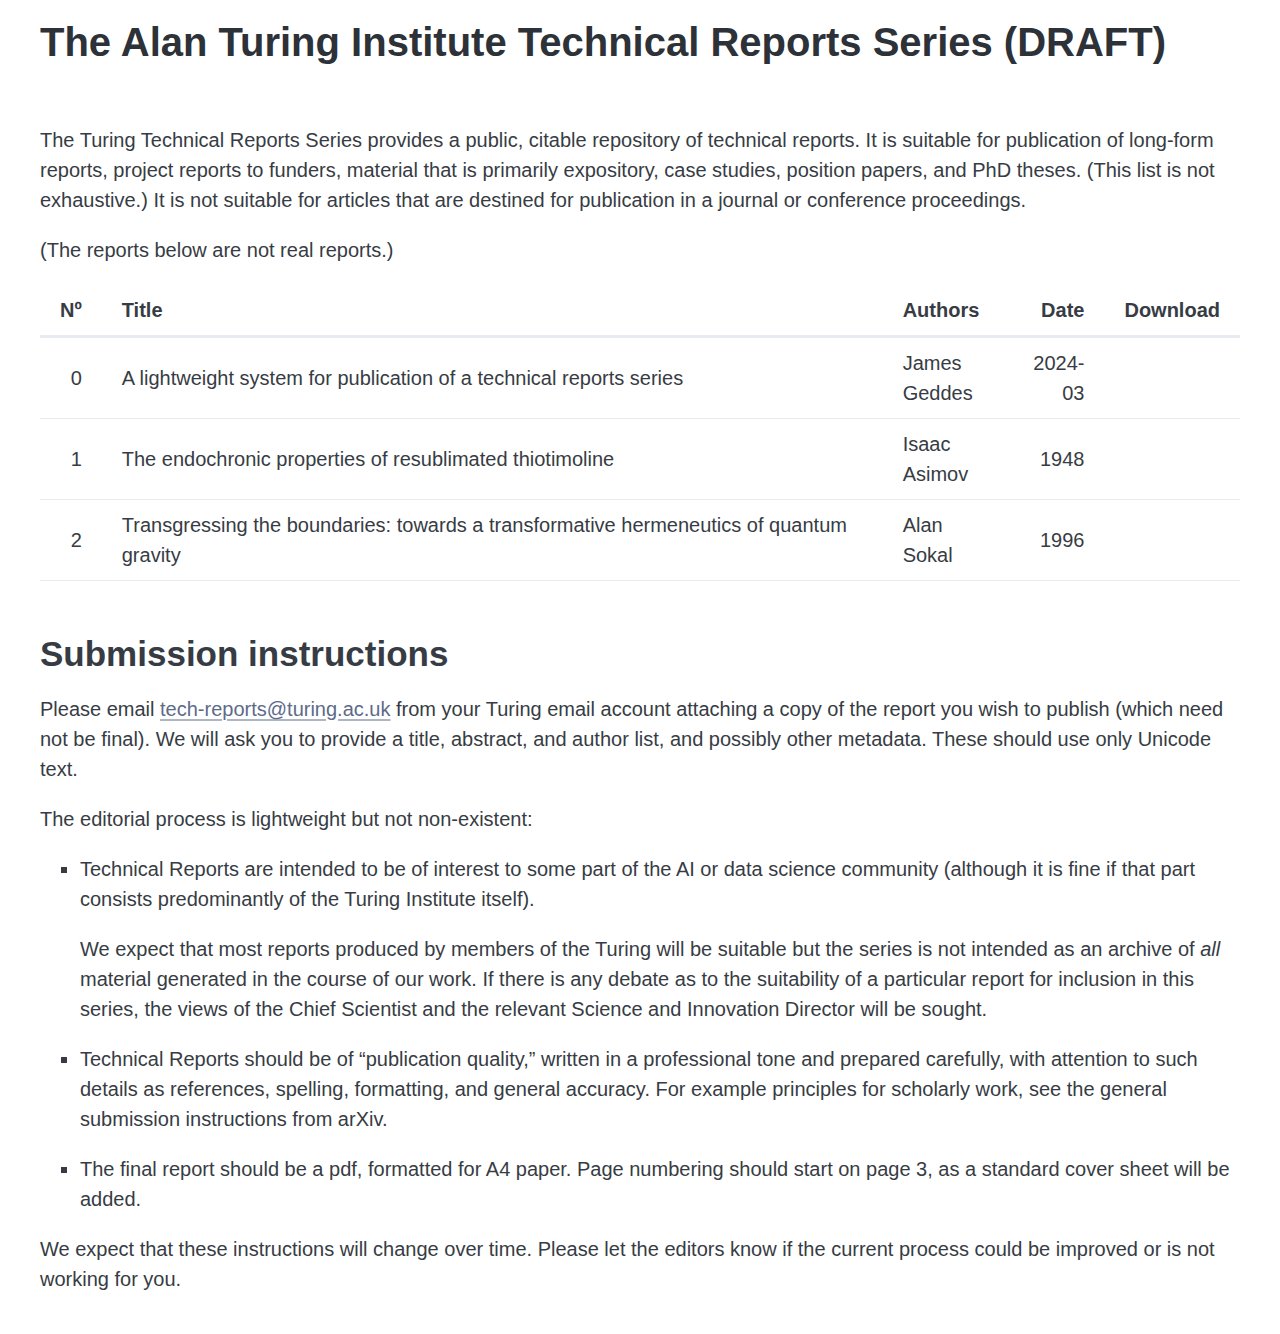
==== commit 9b2784e5: "Update index.html" ====
--- a/docs/index.html
+++ b/docs/index.html
@@ -38,6 +38,7 @@
 (This list is not exhaustive.) It is not suitable for articles that are
 destined for publication in a journal or conference proceedings.</p>
 <p>(The reports below are not real reports.)</p>
+<table>
 <colgroup>
 <col style="width: 3%" />
 <col style="width: 70%" />
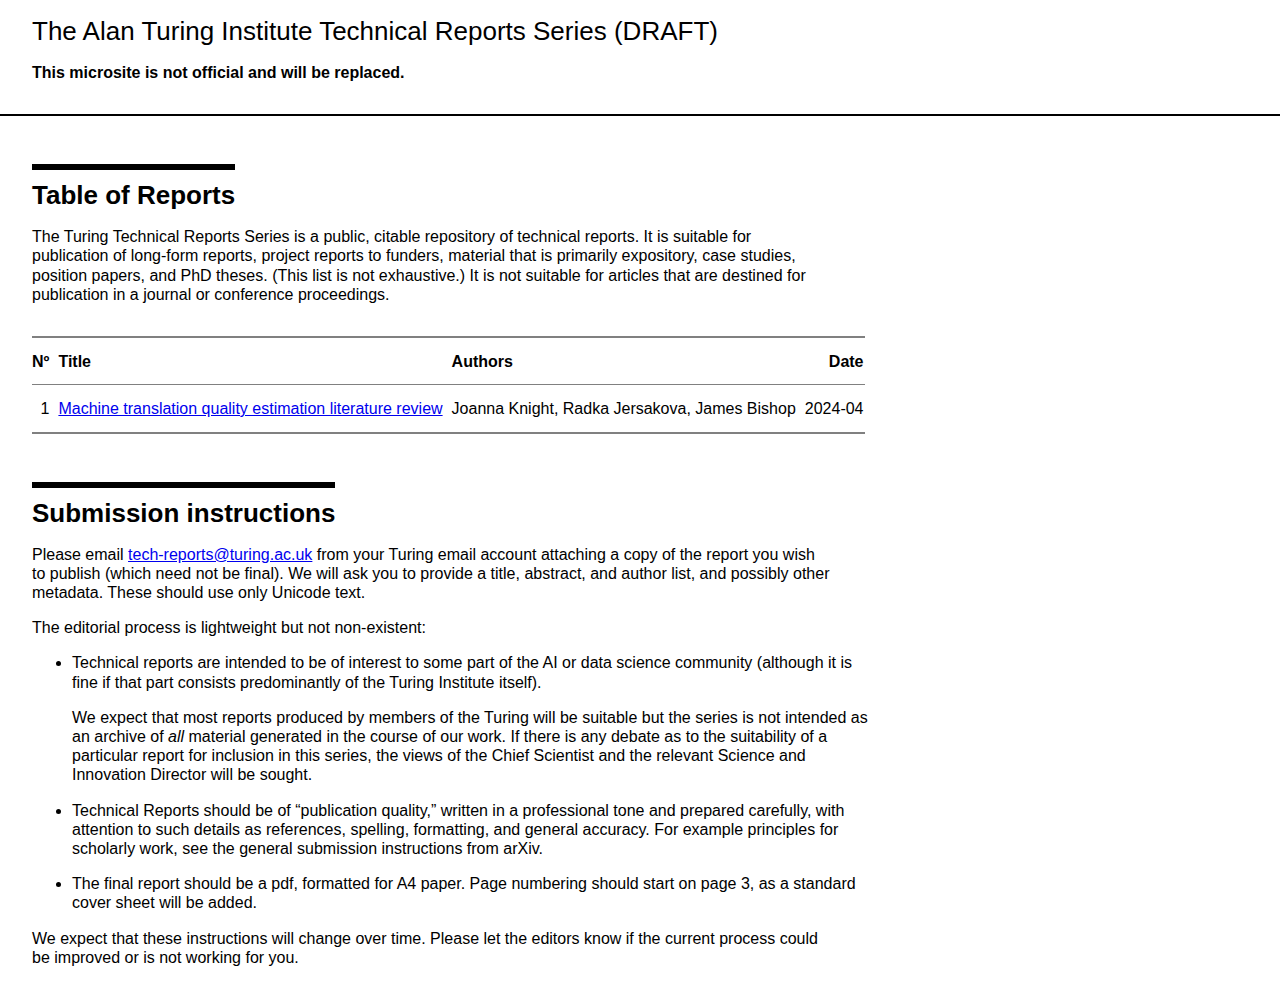
==== commit 104e1eb3: "Update site with report 1" ====
--- a/docs/index.html
+++ b/docs/index.html
@@ -1,116 +1,172 @@
-<!DOCTYPE html>
-<html xmlns="http://www.w3.org/1999/xhtml" lang="" xml:lang="">
-<head>
-  <meta charset="utf-8" />
-  <meta name="generator" content="pandoc" />
-  <meta name="viewport" content="width=device-width, initial-scale=1.0, user-scalable=yes" />
-  <title>The Alan Turing Institute Technical Reports Series (DRAFT)</title>
-  <style>
-    code{white-space: pre-wrap;}
-    span.smallcaps{font-variant: small-caps;}
-    div.columns{display: flex; gap: min(4vw, 1.5em);}
-    div.column{flex: auto; overflow-x: auto;}
-    div.hanging-indent{margin-left: 1.5em; text-indent: -1.5em;}
-    /* The extra [class] is a hack that increases specificity enough to
-       override a similar rule in reveal.js */
-    ul.task-list[class]{list-style: none;}
-    ul.task-list li input[type="checkbox"] {
-      font-size: inherit;
-      width: 0.8em;
-      margin: 0 0.8em 0.2em -1.6em;
-      vertical-align: middle;
-    }
-    .display.math{display: block; text-align: center; margin: 0.5rem auto;}
-  </style>
-  <link rel="stylesheet" href="pico.classless.slate.css" />
-  <link rel="stylesheet" href="tr-style.css" />
-</head>
-<body>
-<header id="title-block-header">
-<h1 class="title">The Alan Turing Institute Technical Reports Series
-(DRAFT)</h1>
-</header>
+<?xml version="1.0" encoding="utf-8"?>
+<!DOCTYPE html PUBLIC "-//W3C//DTD XHTML 1.0 Strict//EN" "http://www.w3.org/TR/xhtml1/DTD/xhtml1-strict.dtd">
+<html xmlns="http://www.w3.org/1999/xhtml">
+<head><title>Turing Technical Reports Series</title>
+<meta name="viewport" content="width=device-width, initial-scale=1.0" />
+<style>body {
+    font-family: Helvetica, Arial, sans-serif;
+    font-size: medium;
+    line-height: 1.2;
+    text-rendering: optimizeLegibility;
+    margin: 0;
+}
+
+main {
+    padding-left: 2rem;
+    padding-right: 2rem;
+}
+
+header::first-line {
+    font-weight: normal;
+    font-size: 1.625rem; /* h2 */
+}
+
+header {
+    font-weight: bold;
+    padding-left: 2rem;
+    padding-right: 2rem;
+    position: sticky;
+    top: 0;
+    padding-top: 1em;
+    padding-bottom: 1em;
+    background-color: white;
+    border-bottom-style: solid;
+    border-bottom-width: 2px;
+    border-bottom-color: black;
+    ::
+}
+
+p {
+    max-width: 50em;
+}
+
+/* Turing font sizes are 1, 2, 3, 5, 8, 13, 21, 34, 55, ...
+   Starting with &quot;medium&quot; as 13, the ratios of the surrounding
+   ones are:
+   ..., 0.385, 0.615, 1, 1.615, 2.615, 4.231, ...
+   Starting with &quot;medium&quot; as 8, the ratios are:
+   ..., 0.375, 0.625, 1, 1.625, 2.625, 4.25, ...
+*/
+
+h1 {
+    font-size: 2.625rem;
+}
+
+h2 {
+    /* Bold, slightly larger, and with a horizontal rule just above, the
+       same width as the text */
+    display: inline-block; /* To make the width the same as the content */
+    padding-top: 0.6rem;
+    margin-top: 3rem;
+    margin-bottom: 0;
+    border-top-style: solid;
+    border-top-width: 0.45ex;
+    font-size: 1.625rem;
+    font-weight: bold;
+}
+
+h3 {
+    font-size: 1rem;
+}
+
+table {
+    border-collapse: collapse; /* Otherwise the borders on tr don't show? */
+    margin-top: 2rem;
+    border-top-style: solid;
+    border-top-width: 2px;
+    border-bottom-style: solid;
+    border-bottom-width: 2px;
+}
+
+tbody tr:nth-child(even) {
+    background-color: #f0f0f0;
+}
+
+thead {
+    border-bottom-style: solid;
+    border-bottom-width: 1px;
+}
+
+tr {
+    height: 3rem;
+}
+
+td, th {
+    padding-left: 0.5em;
+}
+
+td:nth-child(1), th:nth-child(1) {
+    padding-left: 0;
+}
+
+td.left, th.left {
+    text-align: left;
+}
+
+td.right, th.right {
+    text-align: right;
+}
+
+
+</style></head>
+
+<body><header>The Alan Turing Institute Technical Reports Series (DRAFT)
+
+<p>This microsite is not official and will be replaced.</p></header>
+
 <main>
-<p>The Turing Technical Reports Series provides a public, citable
+<h2>Table of Reports</h2>
+
+<p>The Turing Technical Reports Series is a public, citable
 repository of technical reports. It is suitable for publication of
 long-form reports, project reports to funders, material that is
-primarily expository, case studies, position papers, and PhD theses.
-(This list is not exhaustive.) It is not suitable for articles that are
-destined for publication in a journal or conference proceedings.</p>
-<p>(The reports below are not real reports.)</p>
-<table>
-<colgroup>
-<col style="width: 3%" />
-<col style="width: 70%" />
-<col style="width: 11%" />
-<col style="width: 7%" />
-<col style="width: 8%" />
-</colgroup>
-<thead>
-<tr class="header">
-<th style="text-align: right;">Nº</th>
-<th>Title</th>
-<th>Authors</th>
-<th style="text-align: right;">Date</th>
-<th>Download</th>
-</tr>
-</thead>
-<tbody>
-<tr class="odd">
-<td style="text-align: right;">0</td>
-<td>A lightweight system for publication of a technical reports
-series</td>
-<td>James Geddes</td>
-<td style="text-align: right;">2024-03</td>
-<td></td>
-</tr>
-<tr class="even">
-<td style="text-align: right;">1</td>
-<td>The endochronic properties of resublimated thiotimoline</td>
-<td>Isaac Asimov</td>
-<td style="text-align: right;">1948</td>
-<td></td>
-</tr>
-<tr class="odd">
-<td style="text-align: right;">2</td>
-<td>Transgressing the boundaries: towards a transformative hermeneutics
-of quantum gravity</td>
-<td>Alan Sokal</td>
-<td style="text-align: right;">1996</td>
-<td></td>
-</tr>
-</tbody>
-</table>
-<h2 id="submission-instructions">Submission instructions</h2>
-<p>Please email <a href="mailto:tech-reports@turing.ac.uk"
-class="email">tech-reports@turing.ac.uk</a> from your Turing email
-account attaching a copy of the report you wish to publish (which need
-not be final). We will ask you to provide a title, abstract, and author
-list, and possibly other metadata. These should use only Unicode
-text.</p>
+primarily expository, case studies, position papers, and PhD
+theses.  (This list is not exhaustive.) It is not suitable for
+articles that are destined for publication in a journal or
+conference proceedings.</p>
+
+<table><thead><tr><th class="right">Nº</th><th class="left">Title</th><th class="left">Authors</th><th class="right">Date</th></tr></thead><tbody><tr><td class="right">1</td><td><a href="https://doi.org/10.5281/zenodo.10931558">Machine translation quality estimation literature review</a></td><td>Joanna Knight, Radka Jersakova, James Bishop</td><td class="right">2024-04</td></tr></tbody></table>
+
+<h2>Submission instructions</h2>
+
+<p>Please email <a href="mailto:tech-reports@turing.ac.uk">tech-reports@turing.ac.uk</a>
+from your Turing email account attaching a copy of the report you
+wish to publish (which need not be final). We will ask you to
+provide a title, abstract, and author list, and possibly other
+metadata. These should use only Unicode text.</p>
+
 <p>The editorial process is lightweight but not non-existent:</p>
-<ul>
-<li><p>Technical Reports are intended to be of interest to some part of
-the AI or data science community (although it is fine if that part
-consists predominantly of the Turing Institute itself).</p>
-<p>We expect that most reports produced by members of the Turing will be
-suitable but the series is not intended as an archive of <em>all</em>
-material generated in the course of our work. If there is any debate as
-to the suitability of a particular report for inclusion in this series,
-the views of the Chief Scientist and the relevant Science and Innovation
-Director will be sought.</p></li>
-<li><p>Technical Reports should be of “publication quality,” written in
-a professional tone and prepared carefully, with attention to such
-details as references, spelling, formatting, and general accuracy. For
-example principles for scholarly work, see the general submission
-instructions from arXiv.</p></li>
-<li><p>The final report should be a pdf, formatted for A4 paper. Page
-numbering should start on page 3, as a standard cover sheet will be
-added.</p></li>
-</ul>
-<p>We expect that these instructions will change over time. Please let
-the editors know if the current process could be improved or is not
-working for you.</p>
-</main>
-</body>
-</html>
+
+<ul><li>
+<p>Technical reports are intended to be of interest to some part
+of the AI or data science community (although it is fine if that
+part consists predominantly of the Turing Institute itself).</p>
+
+<p>We expect that most reports produced by members of the Turing
+will be suitable but the series is not intended as an archive of
+<em>all</em> material generated in the course of our work. If there
+is any debate as to the suitability of a particular report for
+inclusion in this series, the views of the Chief Scientist and
+the relevant Science and Innovation Director will be sought.</p>
+</li>
+ <li>
+<p>Technical Reports should be of “publication quality,” written
+in a professional tone and prepared carefully, with attention to
+such details as references, spelling, formatting, and general
+accuracy. For example principles for scholarly work, see the
+general submission instructions from arXiv.</p></li>
+
+<li>
+<p>The final report should be a pdf, formatted for A4 paper. Page
+numbering should start on page 3, as a standard cover sheet will
+be added.</p></li></ul>
+
+<p>We expect that these instructions will change over time. Please
+let the editors know if the current process could be improved or is
+not working for you.</p>
+
+</main></body></html>
+
+
+
+
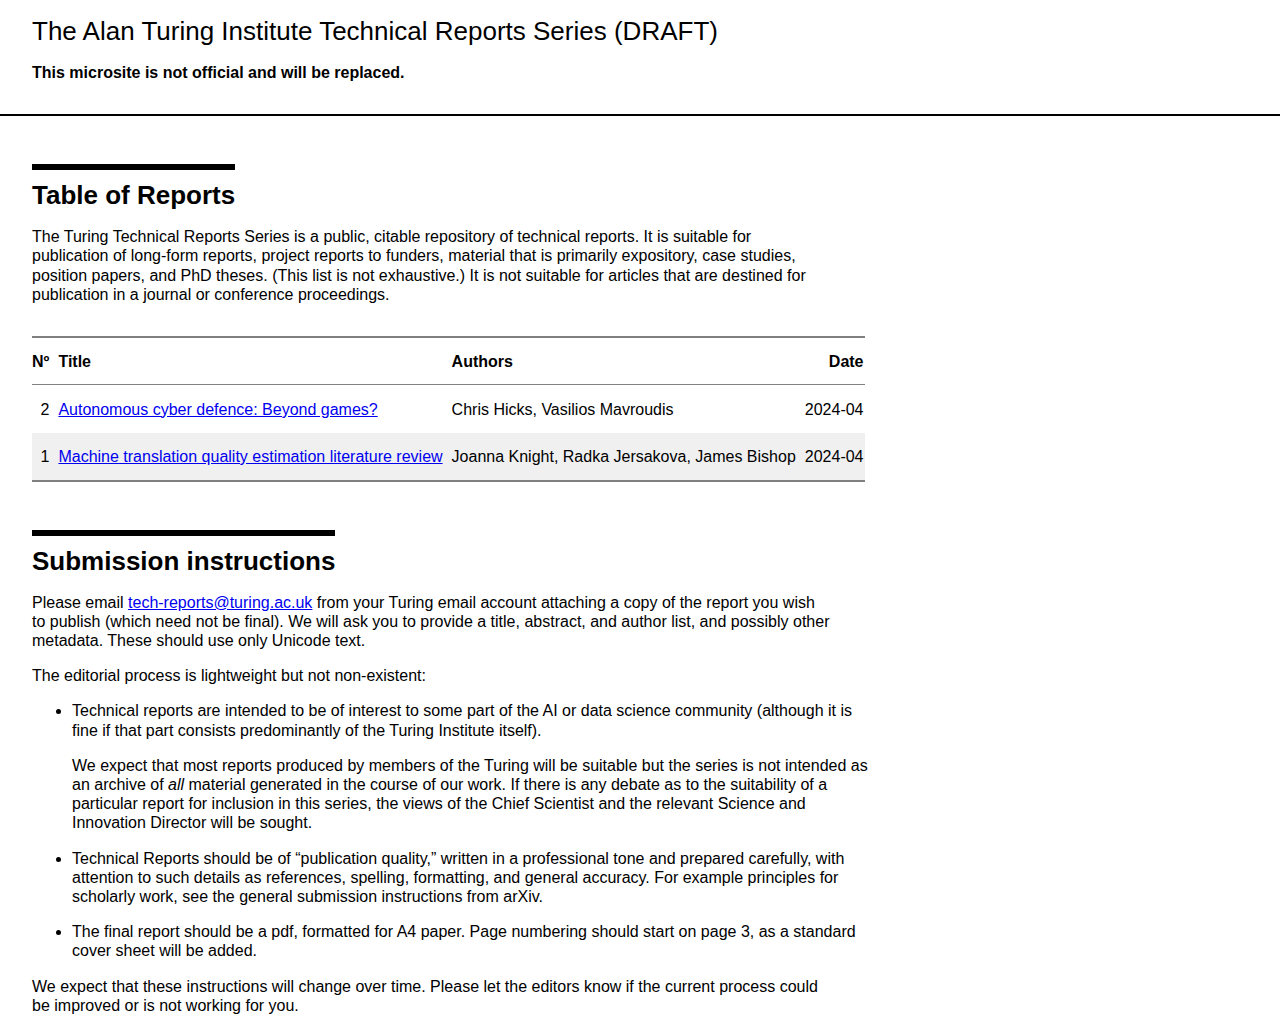
==== commit be786650: "Add 0002 to the site" ====
--- a/docs/index.html
+++ b/docs/index.html
@@ -125,7 +125,7 @@
 articles that are destined for publication in a journal or
 conference proceedings.</p>
 
-<table><thead><tr><th class="right">Nº</th><th class="left">Title</th><th class="left">Authors</th><th class="right">Date</th></tr></thead><tbody><tr><td class="right">1</td><td><a href="https://doi.org/10.5281/zenodo.10931558">Machine translation quality estimation literature review</a></td><td>Joanna Knight, Radka Jersakova, James Bishop</td><td class="right">2024-04</td></tr></tbody></table>
+<table><thead><tr><th class="right">Nº</th><th class="left">Title</th><th class="left">Authors</th><th class="right">Date</th></tr></thead><tbody><tr><td class="right">2</td><td><a href="https://doi.org/10.5281/zenodo.10974183">Autonomous cyber defence: Beyond games?</a></td><td>Chris Hicks, Vasilios Mavroudis</td><td class="right">2024-04</td></tr><tr><td class="right">1</td><td><a href="https://doi.org/10.5281/zenodo.10931558">Machine translation quality estimation literature review</a></td><td>Joanna Knight, Radka Jersakova, James Bishop</td><td class="right">2024-04</td></tr></tbody></table>
 
 <h2>Submission instructions</h2>
 
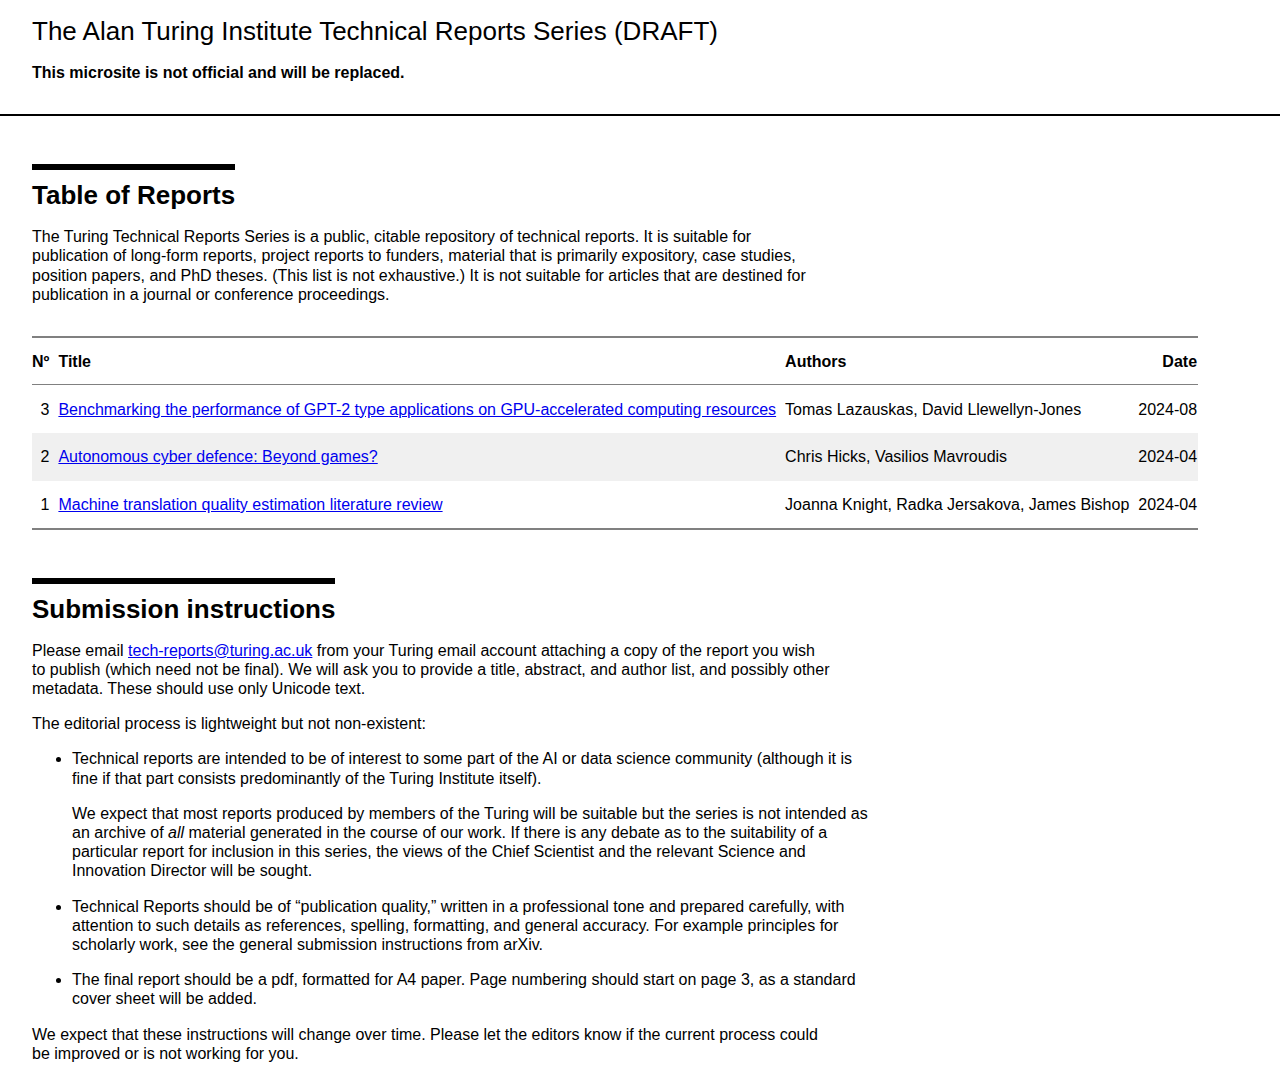
==== commit 9629ad7a: "Publish 003" ====
--- a/docs/index.html
+++ b/docs/index.html
@@ -125,7 +125,7 @@
 articles that are destined for publication in a journal or
 conference proceedings.</p>
 
-<table><thead><tr><th class="right">Nº</th><th class="left">Title</th><th class="left">Authors</th><th class="right">Date</th></tr></thead><tbody><tr><td class="right">2</td><td><a href="https://doi.org/10.5281/zenodo.10974183">Autonomous cyber defence: Beyond games?</a></td><td>Chris Hicks, Vasilios Mavroudis</td><td class="right">2024-04</td></tr><tr><td class="right">1</td><td><a href="https://doi.org/10.5281/zenodo.10931558">Machine translation quality estimation literature review</a></td><td>Joanna Knight, Radka Jersakova, James Bishop</td><td class="right">2024-04</td></tr></tbody></table>
+<table><thead><tr><th class="right">Nº</th><th class="left">Title</th><th class="left">Authors</th><th class="right">Date</th></tr></thead><tbody><tr><td class="right">3</td><td><a href="https://doi.org/10.5281/zenodo.13349541">Benchmarking the performance of GPT-2 type applications on GPU-accelerated computing resources</a></td><td>Tomas Lazauskas, David Llewellyn-Jones</td><td class="right">2024-08</td></tr><tr><td class="right">2</td><td><a href="https://doi.org/10.5281/zenodo.10974183">Autonomous cyber defence: Beyond games?</a></td><td>Chris Hicks, Vasilios Mavroudis</td><td class="right">2024-04</td></tr><tr><td class="right">1</td><td><a href="https://doi.org/10.5281/zenodo.10931558">Machine translation quality estimation literature review</a></td><td>Joanna Knight, Radka Jersakova, James Bishop</td><td class="right">2024-04</td></tr></tbody></table>
 
 <h2>Submission instructions</h2>
 
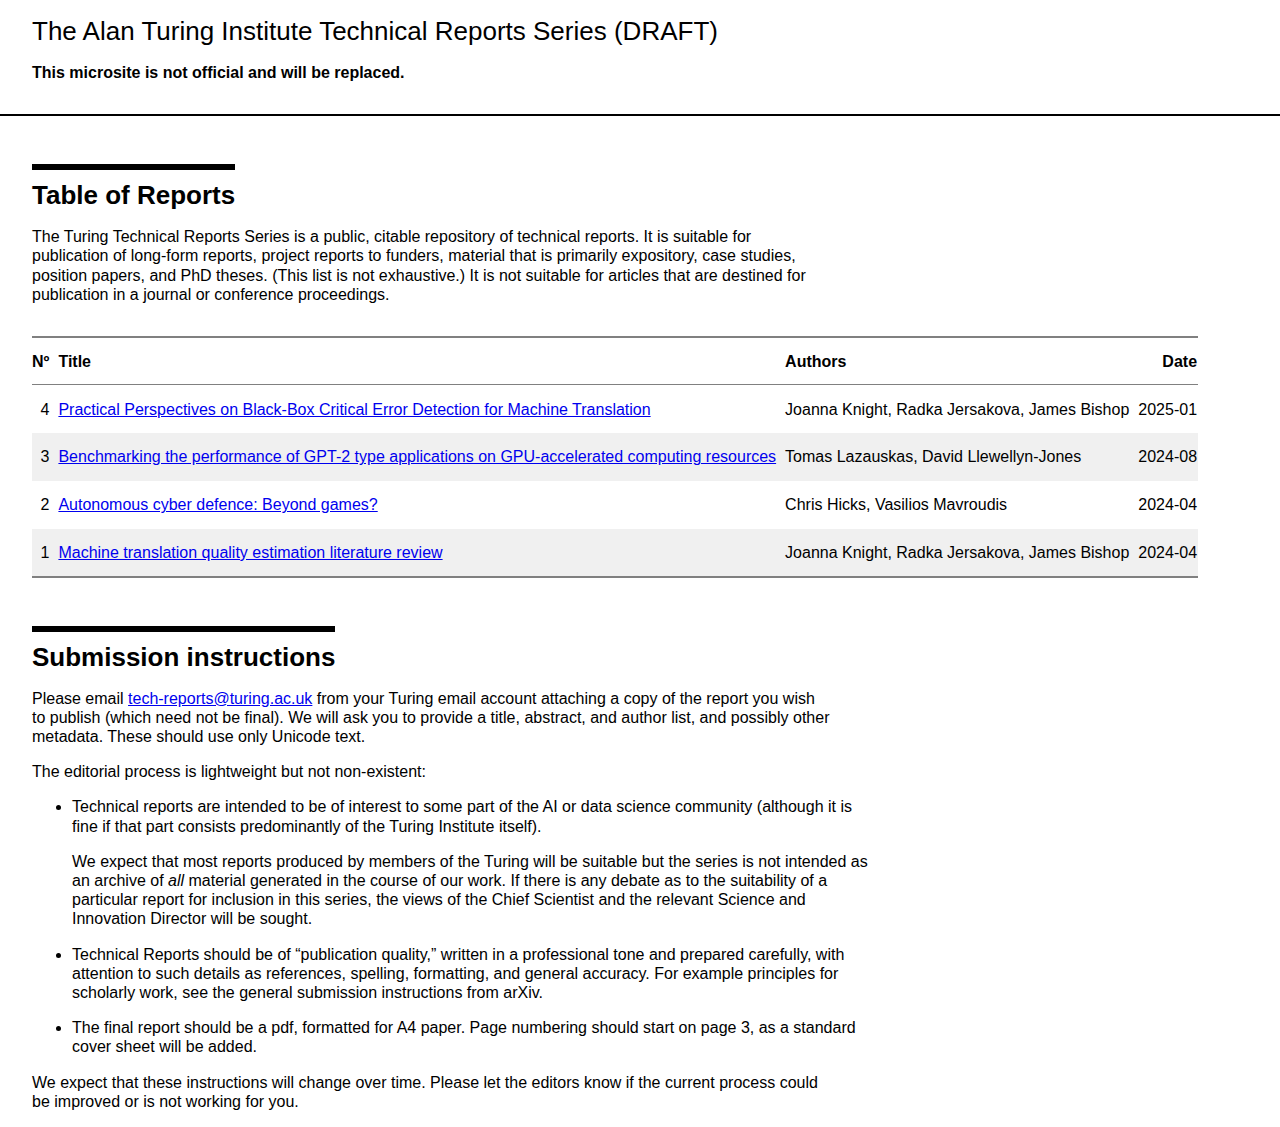
==== commit a587a60c: "Update site for 004" ====
--- a/docs/index.html
+++ b/docs/index.html
@@ -125,7 +125,7 @@
 articles that are destined for publication in a journal or
 conference proceedings.</p>
 
-<table><thead><tr><th class="right">Nº</th><th class="left">Title</th><th class="left">Authors</th><th class="right">Date</th></tr></thead><tbody><tr><td class="right">3</td><td><a href="https://doi.org/10.5281/zenodo.13349541">Benchmarking the performance of GPT-2 type applications on GPU-accelerated computing resources</a></td><td>Tomas Lazauskas, David Llewellyn-Jones</td><td class="right">2024-08</td></tr><tr><td class="right">2</td><td><a href="https://doi.org/10.5281/zenodo.10974183">Autonomous cyber defence: Beyond games?</a></td><td>Chris Hicks, Vasilios Mavroudis</td><td class="right">2024-04</td></tr><tr><td class="right">1</td><td><a href="https://doi.org/10.5281/zenodo.10931558">Machine translation quality estimation literature review</a></td><td>Joanna Knight, Radka Jersakova, James Bishop</td><td class="right">2024-04</td></tr></tbody></table>
+<table><thead><tr><th class="right">Nº</th><th class="left">Title</th><th class="left">Authors</th><th class="right">Date</th></tr></thead><tbody><tr><td class="right">4</td><td><a href="https://doi.org/10.5281/zenodo.14639667">Practical Perspectives on Black-Box Critical Error Detection for Machine Translation</a></td><td>Joanna Knight, Radka Jersakova, James Bishop</td><td class="right">2025-01</td></tr><tr><td class="right">3</td><td><a href="https://doi.org/10.5281/zenodo.13349541">Benchmarking the performance of GPT-2 type applications on GPU-accelerated computing resources</a></td><td>Tomas Lazauskas, David Llewellyn-Jones</td><td class="right">2024-08</td></tr><tr><td class="right">2</td><td><a href="https://doi.org/10.5281/zenodo.10974183">Autonomous cyber defence: Beyond games?</a></td><td>Chris Hicks, Vasilios Mavroudis</td><td class="right">2024-04</td></tr><tr><td class="right">1</td><td><a href="https://doi.org/10.5281/zenodo.10931558">Machine translation quality estimation literature review</a></td><td>Joanna Knight, Radka Jersakova, James Bishop</td><td class="right">2024-04</td></tr></tbody></table>
 
 <h2>Submission instructions</h2>
 
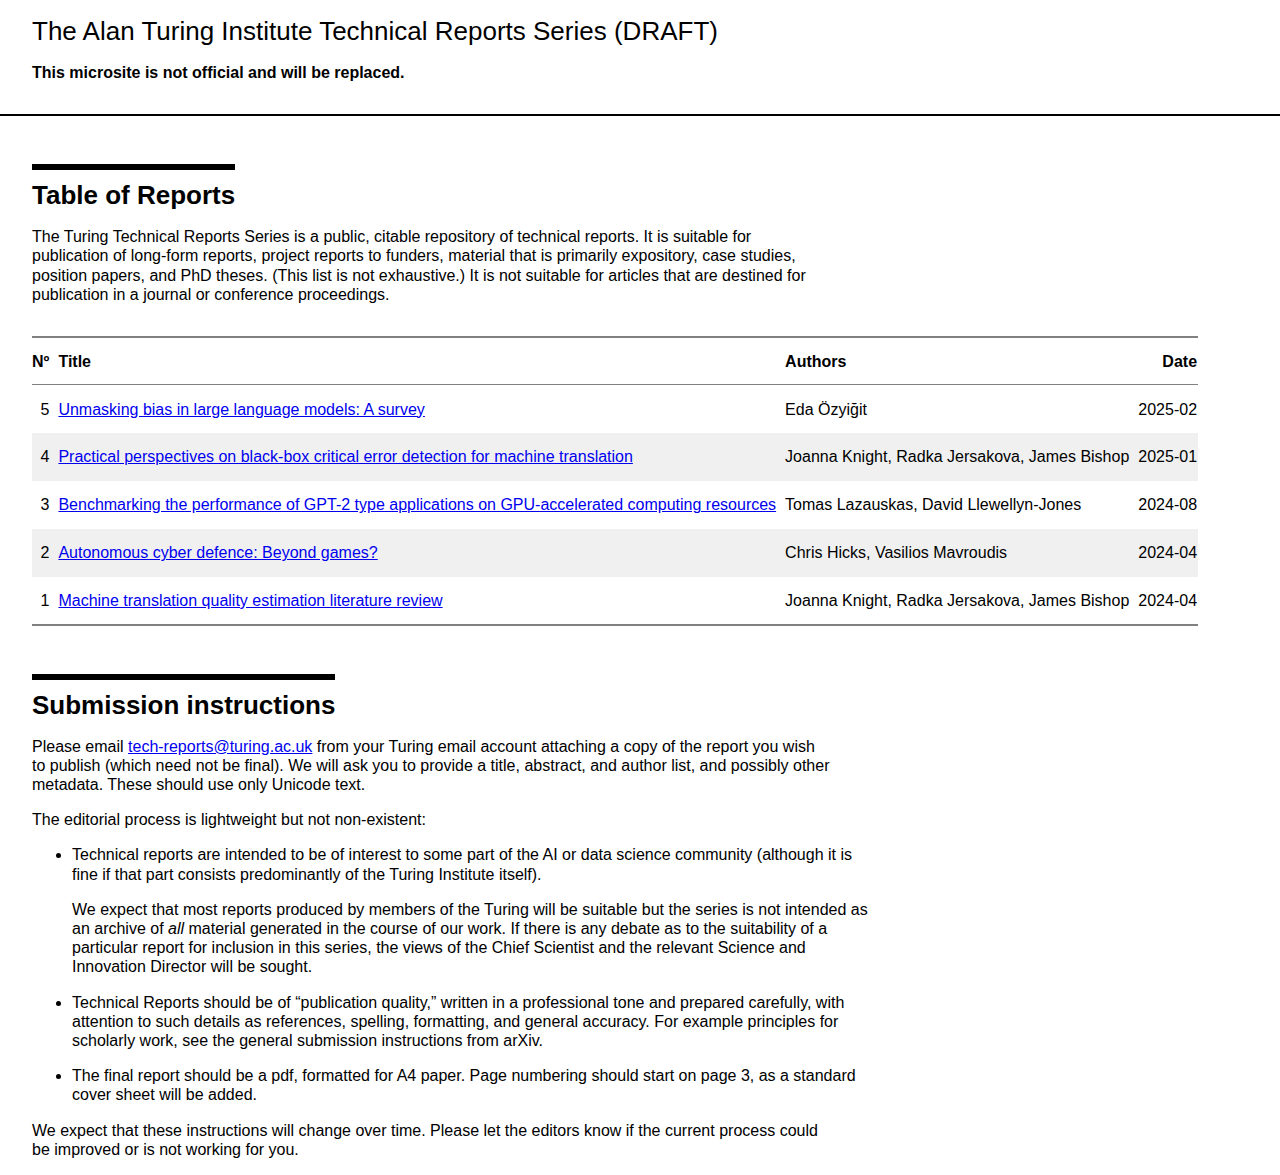
==== commit d2fea43d: "Publish 005" ====
--- a/docs/index.html
+++ b/docs/index.html
@@ -125,7 +125,7 @@
 articles that are destined for publication in a journal or
 conference proceedings.</p>
 
-<table><thead><tr><th class="right">Nº</th><th class="left">Title</th><th class="left">Authors</th><th class="right">Date</th></tr></thead><tbody><tr><td class="right">4</td><td><a href="https://doi.org/10.5281/zenodo.14639667">Practical Perspectives on Black-Box Critical Error Detection for Machine Translation</a></td><td>Joanna Knight, Radka Jersakova, James Bishop</td><td class="right">2025-01</td></tr><tr><td class="right">3</td><td><a href="https://doi.org/10.5281/zenodo.13349541">Benchmarking the performance of GPT-2 type applications on GPU-accelerated computing resources</a></td><td>Tomas Lazauskas, David Llewellyn-Jones</td><td class="right">2024-08</td></tr><tr><td class="right">2</td><td><a href="https://doi.org/10.5281/zenodo.10974183">Autonomous cyber defence: Beyond games?</a></td><td>Chris Hicks, Vasilios Mavroudis</td><td class="right">2024-04</td></tr><tr><td class="right">1</td><td><a href="https://doi.org/10.5281/zenodo.10931558">Machine translation quality estimation literature review</a></td><td>Joanna Knight, Radka Jersakova, James Bishop</td><td class="right">2024-04</td></tr></tbody></table>
+<table><thead><tr><th class="right">Nº</th><th class="left">Title</th><th class="left">Authors</th><th class="right">Date</th></tr></thead><tbody><tr><td class="right">5</td><td><a href="https://doi.org/10.5281/zenodo.14781594">Unmasking bias in large language models: A survey</a></td><td>Eda Özyiğit</td><td class="right">2025-02</td></tr><tr><td class="right">4</td><td><a href="https://doi.org/10.5281/zenodo.14639667">Practical perspectives on black-box critical error detection for machine translation</a></td><td>Joanna Knight, Radka Jersakova, James Bishop</td><td class="right">2025-01</td></tr><tr><td class="right">3</td><td><a href="https://doi.org/10.5281/zenodo.13349541">Benchmarking the performance of GPT-2 type applications on GPU-accelerated computing resources</a></td><td>Tomas Lazauskas, David Llewellyn-Jones</td><td class="right">2024-08</td></tr><tr><td class="right">2</td><td><a href="https://doi.org/10.5281/zenodo.10974183">Autonomous cyber defence: Beyond games?</a></td><td>Chris Hicks, Vasilios Mavroudis</td><td class="right">2024-04</td></tr><tr><td class="right">1</td><td><a href="https://doi.org/10.5281/zenodo.10931558">Machine translation quality estimation literature review</a></td><td>Joanna Knight, Radka Jersakova, James Bishop</td><td class="right">2024-04</td></tr></tbody></table>
 
 <h2>Submission instructions</h2>
 
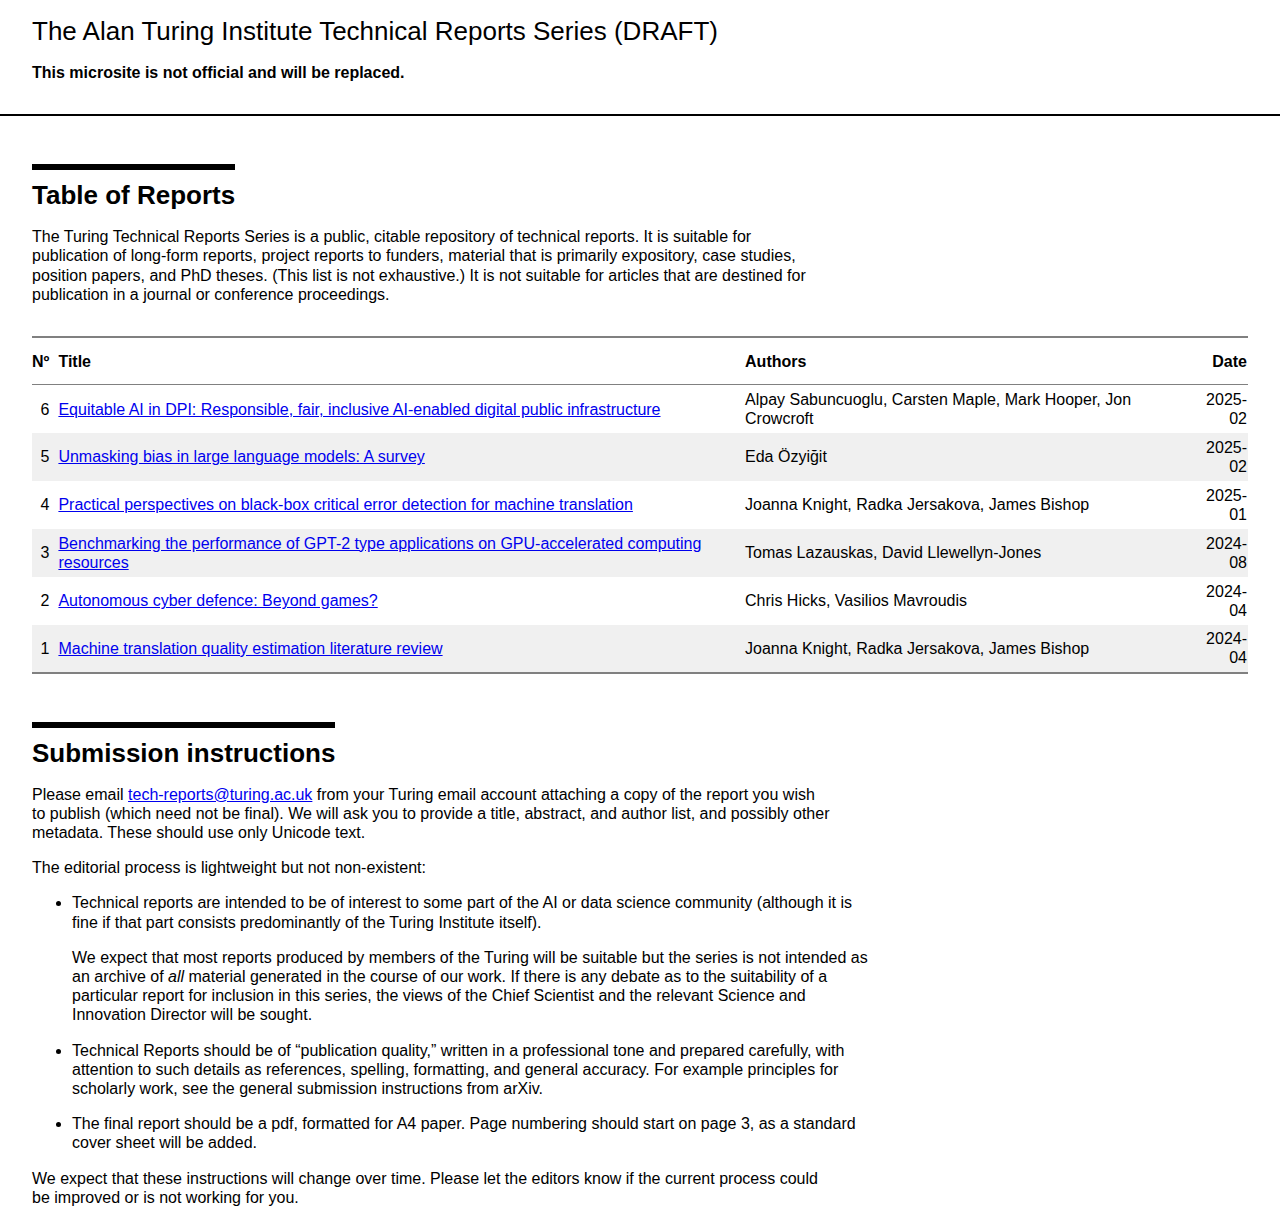
==== commit 979e3277: "Update table with report 6" ====
--- a/docs/index.html
+++ b/docs/index.html
@@ -125,7 +125,7 @@
 articles that are destined for publication in a journal or
 conference proceedings.</p>
 
-<table><thead><tr><th class="right">Nº</th><th class="left">Title</th><th class="left">Authors</th><th class="right">Date</th></tr></thead><tbody><tr><td class="right">5</td><td><a href="https://doi.org/10.5281/zenodo.14781594">Unmasking bias in large language models: A survey</a></td><td>Eda Özyiğit</td><td class="right">2025-02</td></tr><tr><td class="right">4</td><td><a href="https://doi.org/10.5281/zenodo.14639667">Practical perspectives on black-box critical error detection for machine translation</a></td><td>Joanna Knight, Radka Jersakova, James Bishop</td><td class="right">2025-01</td></tr><tr><td class="right">3</td><td><a href="https://doi.org/10.5281/zenodo.13349541">Benchmarking the performance of GPT-2 type applications on GPU-accelerated computing resources</a></td><td>Tomas Lazauskas, David Llewellyn-Jones</td><td class="right">2024-08</td></tr><tr><td class="right">2</td><td><a href="https://doi.org/10.5281/zenodo.10974183">Autonomous cyber defence: Beyond games?</a></td><td>Chris Hicks, Vasilios Mavroudis</td><td class="right">2024-04</td></tr><tr><td class="right">1</td><td><a href="https://doi.org/10.5281/zenodo.10931558">Machine translation quality estimation literature review</a></td><td>Joanna Knight, Radka Jersakova, James Bishop</td><td class="right">2024-04</td></tr></tbody></table>
+<table><thead><tr><th class="right">Nº</th><th class="left">Title</th><th class="left">Authors</th><th class="right">Date</th></tr></thead><tbody><tr><td class="right">6</td><td><a href="https://doi.org/10.5281/zenodo.14826024">Equitable AI in DPI: Responsible, fair, inclusive AI-enabled digital public infrastructure</a></td><td>Alpay Sabuncuoglu, Carsten Maple, Mark Hooper, Jon Crowcroft</td><td class="right">2025-02</td></tr><tr><td class="right">5</td><td><a href="https://doi.org/10.5281/zenodo.14781594">Unmasking bias in large language models: A survey</a></td><td>Eda Özyiğit</td><td class="right">2025-02</td></tr><tr><td class="right">4</td><td><a href="https://doi.org/10.5281/zenodo.14639667">Practical perspectives on black-box critical error detection for machine translation</a></td><td>Joanna Knight, Radka Jersakova, James Bishop</td><td class="right">2025-01</td></tr><tr><td class="right">3</td><td><a href="https://doi.org/10.5281/zenodo.13349541">Benchmarking the performance of GPT-2 type applications on GPU-accelerated computing resources</a></td><td>Tomas Lazauskas, David Llewellyn-Jones</td><td class="right">2024-08</td></tr><tr><td class="right">2</td><td><a href="https://doi.org/10.5281/zenodo.10974183">Autonomous cyber defence: Beyond games?</a></td><td>Chris Hicks, Vasilios Mavroudis</td><td class="right">2024-04</td></tr><tr><td class="right">1</td><td><a href="https://doi.org/10.5281/zenodo.10931558">Machine translation quality estimation literature review</a></td><td>Joanna Knight, Radka Jersakova, James Bishop</td><td class="right">2024-04</td></tr></tbody></table>
 
 <h2>Submission instructions</h2>
 
